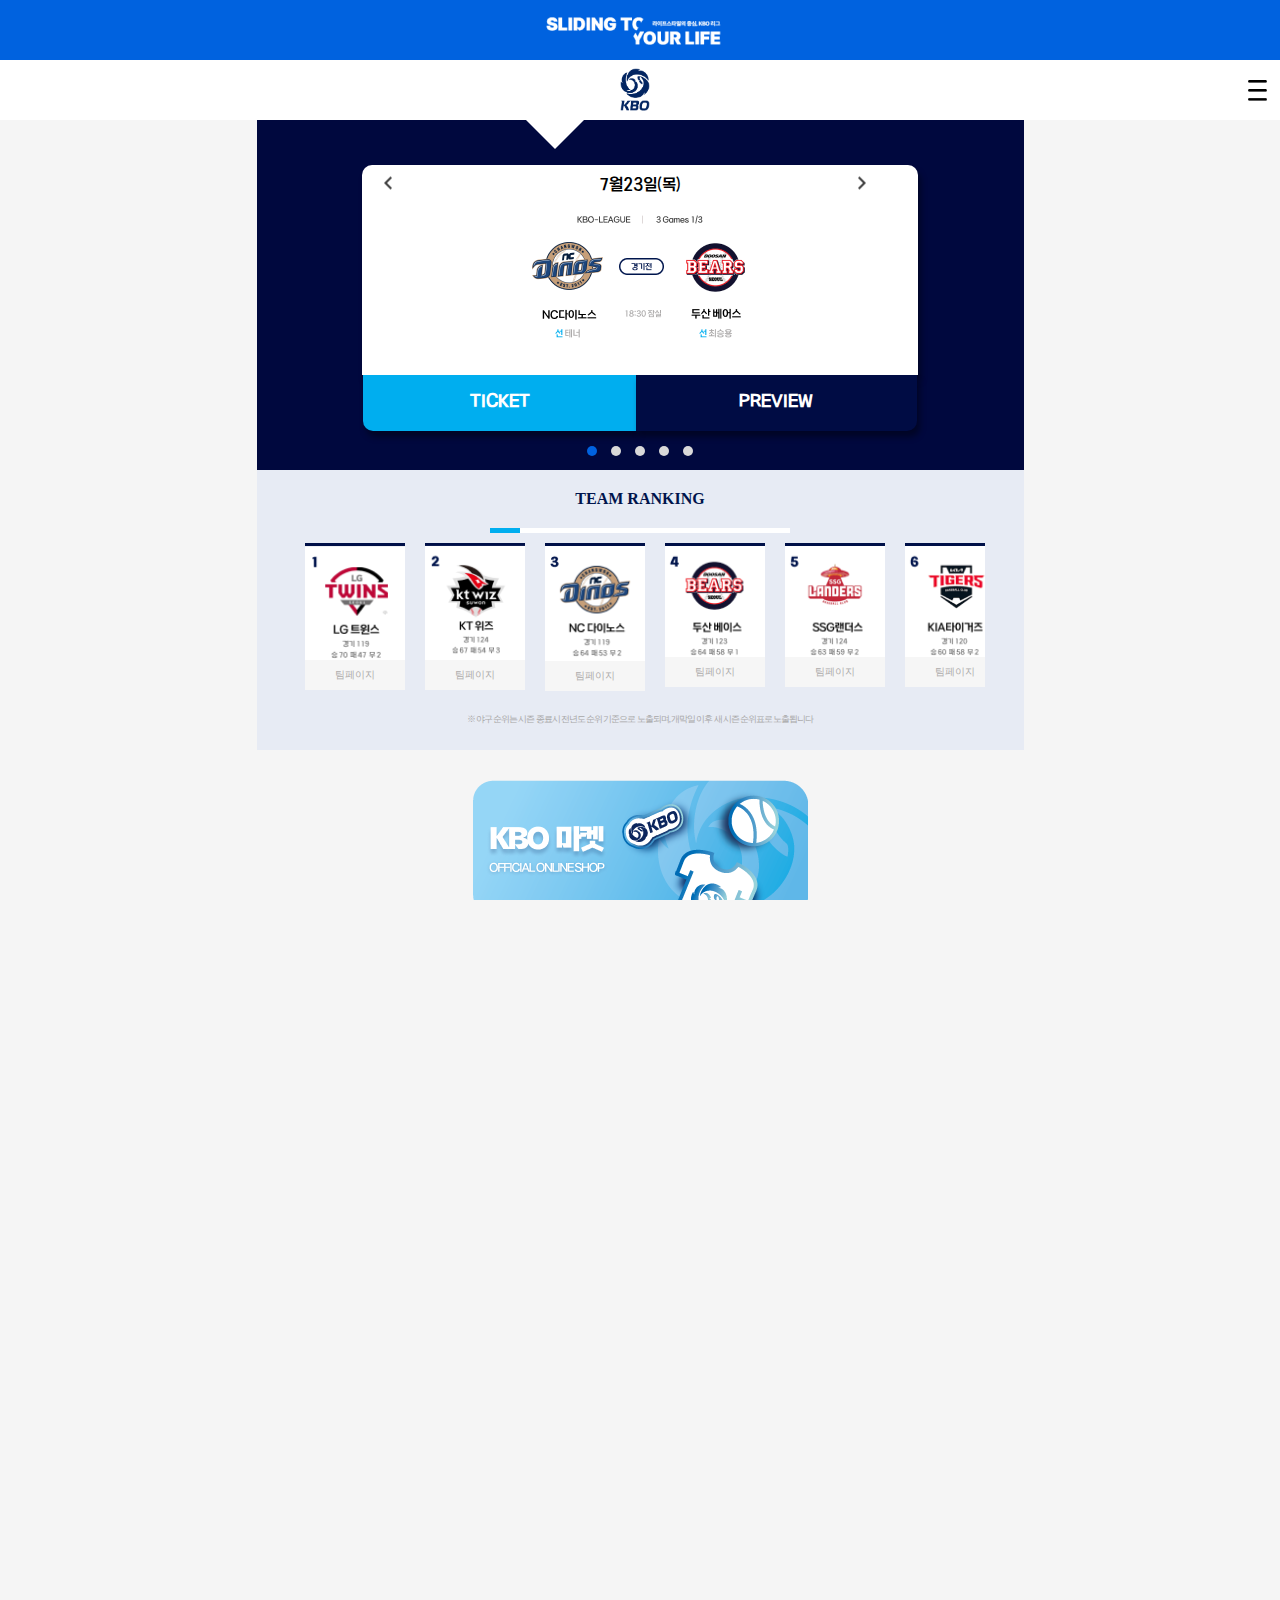
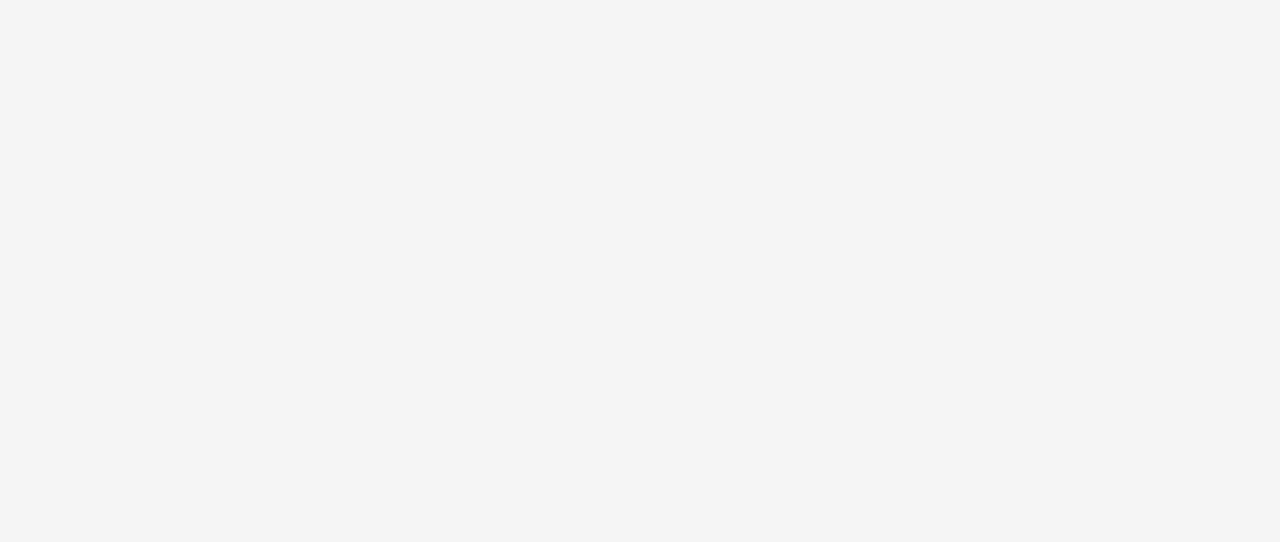
==== index.html @ f740fb11 "zzz" ====
<!DOCTYPE html>
<html lang="ko">
<head>
  <meta charset="UTF-8">
  <meta name="viewport" content="width=device-width, initial-scale=1.0">
  <meta content="yes" name="apple-mobile-web-app-capable" />
<meta content="minimum-scale=1.0, width=device-width, maximum-scale=1, user-scalable=no" name="viewport" />
  <title>KBO</title>
  <link rel="stylesheet" href="//cdn.jsdelivr.net/npm/xeicon@2.3.3/xeicon.min.css">
  <link rel="stylesheet" href="css/carousel.css">
  <link rel="stylesheet" href="css/index.css">
</head>
  <body>
    <header>
      <div class="maintop">
        <img src="image/maintop.png" alt="topbaner">
      </div>
      <div class="nav_sub">
        <ul>
          <li></li>
          <li><img src="image/KBOlogo2.png" alt=""></li>
          <li class="trigger"><img src="image/navicon.png" alt="메뉴"></li>
        </ul>
        <span class="arrow2"></span>
      </div>
    <!-- 햄버거 메뉴 -->
    <div id="sidebar">
      <nav>
        <ul class="menu">
          <ul class="logom_btn">
            <li><img src="image/KBO-로고W2.png" alt="logo"></li>
            <li class="colse"><img src="image/x.png" alt="colse"></li>
          </ul>
          <li class="main"><a href="index.html">홈</a>
          <li class="main"><a href="#">일정/결과</a>
            <ul class="show sub1">
              <li><a href="gamecenter.html">게임센터</a></li>
            </ul>
          </li>
          <li class="main"><a href="#">순위</a>
            <ul class="show sub2">
              <li><a href="rank.html">top 5 및 선수순위</a></li>
            </ul>
          </li>
          <li class="main"><a href="#">구단소개</a>
            <ul class="show sub3">
              <li><a href="about.html">조직및활동</a></li>
              <li><a href="club.html">KBO로고</a></li>
              <li><a href="Ticketinfo.html">티켓안내</a></li>
            </ul>
          </li>
          <li class="main"><a href="news.html">NEWS</a></li>
          <li class="main"><a href="market.html">마켓</a></li>
          <li class="main"><a href="qna.html">게시판</a></li>
          <li class="icon_sns">
            <a href="facebook.com/kbo1982"><img src="image/facebook.png" alt="페이스북"></a>
            <a href="instagram.com/kbo.official"><img src="image/instagram.png" alt="인스타그램"></a>
            <a href="https://www.youtube.com/@KBO1982/featured"><img src="image/youtube.png" alt="유튜브"></a>
          </li>
        </ul>
      </nav>
    </div>
    </header>
    <section>
      <div class="mainview">
        <div class="today">
          <ul>
            <li>
              <div id="date"></div>
              <div class="slide_side_btn">
                <div class="pre indent">이전보기</div>
                <div class="nex indent">다음보기</div>
                </div>
            </li>
          <li>
            <div id="gallery">
              <div class="todatyimg">
                <ul>
                <li><img src="image/Group75.png" alt="todaygame"></li>
                <li><img src="image/Group77.png" alt="todaygame"></li>
                <li><img src="image/Group78.png" alt="todaygame"></li>
                <li><img src="image/Group79.png" alt="todaygame"></li>
                <li><img src="image/Group80.png" alt="todaygame"></li>
              </ul>
              </div>
            </div>
          </li>
            </ul>
        </div>
        <div class="button">
          <div class="ticket">
            <a href="Ticketinfo.html"><p>TICKET</p></a>
          </div>
          <div class="preview">
            <a href="#none"><p>PREVIEW</p></a>
          </div>
        </div>
        <div class="slide_btn">
          <ul>
            <li class="indent active">01</li>
            <li class="indent">02</li>
            <li class="indent">03</li>
            <li class="indent">04</li>
            <li class="indent">05</li>
          </ul>
        </div>
      </div>
      <div class="teamlink">
        <h1>TEAM RANKING</h1>
        <div class="slide_top_btn">
          <ul>
            <li class="topbtn active">01</li>
            <li class="topbtn">02</li>
            <li class="topbtn">03</li>
            <li class="topbtn">04</li>
            <li class="topbtn">05</li>
            <li class="topbtn">06</li>
            <li class="topbtn">07</li>
            <li class="topbtn">08</li>
            <li class="topbtn">09</li>
            <li class="topbtn">10</li>
          </ul>
        </div>
        <div class="tramimag">
          <div class="team">
            <ul>
            <li><img src="image/team1.png" alt="teamrank"><a href="#none"><p>팀페이지</p></a></li>
            <li><img src="image/team2.png" alt="teamrank"><a href="#none"><p>팀페이지</p></a></li>
            <li><img src="image/team3.png" alt="teamrank"><a href="#none"><p>팀페이지</p></a></li>
            <li><img src="image/team4.png" alt="teamrank"><a href="#none"><p>팀페이지</p></a></li>
            <li><img src="image/team5.png" alt="teamrank"><a href="#none"><p>팀페이지</p></a></li>
            <li><img src="image/team6.png" alt="teamrank"><a href="#none"><p>팀페이지</p></a></li>
            <li><img src="image/team7.png" alt="teamrank"><a href="#none"><p>팀페이지</p></a></li>
            <li><img src="image/team8.png" alt="teamrank"><a href="#none"><p>팀페이지</p></a></li>
            <li><img src="image/team9.png" alt="teamrank"><a href="#none"><p>팀페이지</p></a></li>
            <li><img src="image/team10.png" alt="teamrank"><a href="#none"><p>팀페이지</p></a></li>
            </ul>
          </div>
        </div>
        <span>※ 야구 순위는 시즌 종료시 전년도 순위 기준으로 노출되며, 개막일 이후 새 시즌 순위표로 노출됩니다</span>
      </div>
      <div class="b_btn">
        <a href="market.html"><img src="image/Group88.png" alt=""></a>
        <a href="news.html"><img src="image/Group89.png" alt=""></a>
        <a href="rank.html"><img src="image/Group90.png" alt=""></a>
      </div>
      <div class="newsbox">
        <p>2024 KBO 신인 드래프드 입장권 당첨자 발표</p>
        <a href="#none"><i class="xi-angle-right-min"></i></a>
        <p>2023.08.25</p>
      </div>
      <!-- =========슬라이드========= -->
      <div class="pohto_box">
        <h2><img src="image/photo.png" alt="icon">
        KBO HOT PHOTO</h2>
        <a href="news.html"><div class="carousel"></div></a>
        </div>
    </section>
    <!-- footer=============================== -->
    <footer>
      <address>
        <img src="image/KBO-로고W1.png" alt="f_logo">
        <p>
          (사)한국야구위원회 | 서울시 강남구 강남대로 278 | 02)3460-4600
          Copyrightⓒ KBO, All Rights Reserved
        </p>
        <div class="icon">
          <p>Family Sites &nbsp;&nbsp;&nbsp;+</p>
          <a href="facebook.com/kbo1982"><img src="image/facebook.png" alt="페이스북"></a>
          <a href="instagram.com/kbo.official"><img src="image/instagram.png" alt="인스타그램"></a>
          <a href="https://www.youtube.com/@KBO1982/featured"><img src="image/youtube.png" alt="유튜브"></a>
        </div>
      </address>
    </footer>
    <script src="js/carousel.js"></script>
    <script src="js/jquery-3.7.0.min.js"></script>
    <script src="js/jquery-ui-1.10.4.custom.min.js"></script>
    <script src="js/menu.js"></script>
  </body>
</html>
---- css/carousel.css ----
/* page styles */
.ax-hidden {
  visibility: hidden;
  position: absolute;
}

/* carousel styles */
.carousel {
  --carousel-height: 400px;
  --carousel-width: 1000px;
  --carousel-item-height: 150px;
  --carousel-item-width: 150px;
  width: 100%;
}

.carousel-container {
  align-items: center;
  display: flex;
  min-height: var(--carousel-height);
  margin: 0 auto;
  max-width: var(--carousel-width);
  position: relative;
}

.carousel-item {
  height: var(--carousel-item-height);
  opacity: 0;
  position: absolute;
  transform: translateX(-50%);
  transition: all 0.3s ease-in-out;
  width: var(--carousel-item-width);
  z-index: 0;
}

.carousel-item-1 {
  border-radius: 10px;
  left: 15%;
  opacity: 0.4;
}

.carousel-item-2,
.carousel-item-4 {
  border-radius: 10px;
  height: calc(var(--carousel-item-height) * 1.5);
  opacity: 1;
  width: calc(var(--carousel-item-width) * 1.5);
  z-index: 1;
}

.carousel-item-2 {
  left: 30%;
}

.carousel-item-3 {
  border-radius: 10px;
  box-shadow: 0 0 30px rgba(255, 255, 255, 0.6), 0 0 60px rgba(255, 255, 255, 0.45), 0 0 110px rgba(255, 255, 255, 0.25), 0 0 100px rgba(255, 255, 255, 0.1);
  height: calc(var(--carousel-item-height) * 2);
  opacity: 1;
  left: 50%;
  width: calc(var(--carousel-item-width) * 2);
  z-index: 2;
}

.carousel-item-4 {
  left: 70%;
}

.carousel-item-5 {
  border-radius: 10px;
  left: 85%;
  opacity: 0.4;
}

.carousel-controls {
  display: flex;
  justify-content: center;
  margin: 30px 0;
}

/* carousel button styles */
.carousel-control {  
  background-color: transparent;
  border: 2px solid;
  border-radius: 4px;
  color: #aaa;
  cursor: pointer;
  height: 22px;
  margin: 0 20px;
  position: relative;
  transform: scale(1.5);
  transition: transform 0.5s ease-out;
  width: 22px;
}
.carousel-control:nth-of-type(2){
  display: none;
}

.carousel-control:hover {
  transform: scale(1.3);
}

/* previous button */
.carousel-control-previous::after,
.carousel-control-previous::before {
  box-sizing: border-box; 
  content: '';
  display: block;
  height: 8px;
  position: absolute;
  top: 5px
}
.carousel-control-previous::before {
  background: currentColor;
  border-radius: 2px;
  right: 11px;
  width: 2px;
}
.carousel-control-previous::after {
  border-bottom: 4px solid transparent;
  border-right: 5px solid;
  border-top: 4px solid transparent;
  right: 5px;
  width: 0;
}

/* next button */
.carousel-control-next::after,
.carousel-control-next::before {
  box-sizing: border-box;
  content: "";
  display: block;
  height: 8px;
  position: absolute;
  top: 5px
}
.carousel-control-next::before {
  background: currentColor;
  border-radius: 2px;
  left: 11px;
  width: 2px;
}
.carousel-control-next::after {
  border-bottom: 4px solid transparent;
  border-left: 5px solid;
  border-top: 4px solid transparent;
  left: 5px;
  width: 0;
}

/* play button */
.carousel-control-play::before {
  border-bottom: 5px solid transparent;
  border-left: 6px solid;
  border-top: 5px solid transparent;
  box-sizing: border-box;
  content: "";
  display: block;
  height: 10px;
  position: absolute;
  left: 7px;
  top: 4px;
  width: 0;
}

/* pause button */
.carousel-control-play.playing::before {
  border-bottom: 0;
  border-left: 2px solid;
  border-right: 2px solid;
  border-top: 0;
  box-sizing: border-box;
  content: "";
  display: block;
  height: 6px;
  position: absolute;
  left: 6px;
  top: 6px; 
  width: 6px;
}
---- css/index.css ----
@import url(menu.css);
@import url(header+footer.css);
@import url(common.css);

  body {
    width: 100%;
    background-color: #F5F5F5;
      font-family: 'KBO-Dia-Gothic_light';
  }
  section{
    font-family: 'KBO-Dia-Gothic_medium';
    width: 100%;
    max-width: 767px;
    margin: 0 auto;
  }
  .nav_sub{
    border-bottom: transparent;
  }
  .nav_sub ul{
    display: flex;
    justify-content: space-between;
    height: 59px;
    width: 100%;
  }
  .nav_sub ul li {
    padding-left: 15px;
    margin: 10px;
  }

  .nav_sub li:nth-child(2) img {
    width: 30px;
  } 
  .maintop{
    display: flex;
    justify-content: center;
    width:100%;
    background-color: #0062DF;

  }
  .arrow2 {
    position: absolute;
    left: 41%;
    width: 0;
    height: 0;
    border-left: 30px solid transparent;
    border-right: 30px solid transparent;
    border-top: 30px solid #ffffff;
  }

  .mainview {
    text-align: center;
    padding-top: 80px;
    width: 100%;
    height: 390px;
    margin: 0;
    background-color: #00083e;
  }

  .today {
    width: 70%;
    height: 190px;
    background-color: #fff;
    margin: 85px auto 0;
    border-radius: 10px 10px 0 0;
    padding: 10px;
    box-shadow: 3px 6px 6px 0 #00000066;
  }

  .slide_side_btn .pre {
    padding-bottom: 10px;
    position: absolute;
    transform: translateY(-50%);
    left: 30%;
    width: 3%;
    height: 3%;
    background: url(../image/Vector.png) no-repeat;
  }

  .slide_side_btn .nex {
    padding-bottom: 10px;
    position: absolute;
    transform: translateY(-50%);
    right: 30%;
    width: 3%;
    height: 3%;
    background: url(../image/Vector2.png) no-repeat;
  }

  #gallery {
    width: 261px;
    height: 172px;
    position: relative;
    margin: auto;
    overflow: hidden;
  }

  .todatyimg ul {
    display: flex;
    position: absolute;
  }

  .ticket {
    width:34%;
    height: 44px;
    background-color: #00aeef;
    border-radius: 0 0 0 10px;
    color: #fff;
    box-shadow: 0 5px 0 0 rgba(255, 255, 255, 0.1);
    box-shadow: 1px -2px 4px 0px rgba(255, 255, 255, 0.5) inset;
    font-weight: bold;
    box-shadow: 3px 6px 6px 0 rgba(0, 0, 0, 0.4);
  }

  .preview {
    width:35%;
    height: 44px;
    background-color: #000c44;
    border-radius: 0 0 10px 0;
    box-shadow: 0 0 5px 0 rgba(255, 255, 255, 0.1) inset;
    color: #fff;
    font-weight: bold;
    box-shadow: 3px 6px 6px 0 rgba(0, 0, 0, 0.4);
  }

  .button {
    text-align: center;
    width: 100%;
    display: flex;
    justify-content: center;
    align-items: center;
  }

  .button div {
    line-height: 40px;
    padding: 6px;
  }

  .slide_btn {
    margin-top: 15px;
    position: absolute;
    left: 50%;

    transform: translateX(-50%);
  }

  .slide_btn ul {
    
    display: flex;
  }

  .slide_btn ul li {
    width: 10px;
    height: 10px;
    border-radius: 50%;
    background: #D9D9D9;
    margin: 0 7px;
    cursor: pointer;
  }

  .slide_btn ul li.active {
    background: #0062DF;
  }
  /* 랭크 슬라이더 바 */
  .slide_top_btn{
    display: flex;
    justify-content: center;
    align-items: center;
    }

  .slide_top_btn ul {
    display: flex;
  }
  .slide_top_btn ul li {
    width: 30px;
    height: 5px;
    background: #ffffff;
    color:transparent;
    cursor: pointer;
  }
  .slide_top_btn ul li.active {
    background: #00AEEF;
  }
  .topbtn{
    width: 20px;
    background: #00AEEF;
    height: 5px;
    cursor: pointer;
  }
  .teamlink {
    font-family: 'KBO-Dia-Gothic_bold';
    width: 100%;
    height: 280px;
    background-color: #E7EBF4;
  }
  .teamlink span{
    font-size: 9px;
    font-size: 0.563em;
    letter-spacing:-1px;
    color:#A7A7A7;
    display: flex;
    justify-content: center;
    align-items: center;
  }
  .teamlink h1 {
    color:#00144C;
    padding: 20px;
    font-size: 16px;
    font-size: 1em;
    text-align: center;
  }

  .tramimag{
    width:100%;
  }
  .team{
    width: 90%;
    height: 180px;
    margin: 0 auto;
    position: relative;
    overflow: hidden; 
  }
  .team ul{
    display: flex;
    position: absolute;
  }
  .team ul li {
    margin: 10px;
    transition: 0.5s;
  }
  .team img{
    width: 100px;
  }

  .team p{
    bottom:-5px;
    padding:8px 0;
    font-size: 10px;
    font-size: 0.625em;
    width: 100px;
    background-color: #F6F6F6;
    text-align: center;
    color:#ADABAB;
  }

  .b_btn{
    display: flex;
    justify-content: center;
    align-items: center;
    margin: 20px auto;
    width: 375px;
    height: auto;
    flex-direction: column;
    transform: 0.5s;
  }
  .b_btn img{
  margin: 10px 0;
  transition: 0.3s;
  }
  .b_btn img:hover{
    transform: scale(1.1);
  }

  .newsbox{
    position:relative;
    width:80%;
    margin: 30px auto;
    border:3px solid #E7EBF4;
    border-radius: 20px;
    padding: 10px;
    font-size: 13px;
    font-size: 0.813em;
    font-weight: bold;
  }
  .newsbox p:nth-of-type(1){
    margin: 15px 0;
  }
  .newsbox p:nth-of-type(2){
    margin: 15px 0;
    color:#737373;
    font-size: 15px;
    font-size: 0.938em;
  }
  .newsbox i{
    position: absolute;
    top:40%;
    right: 5%;
    color:#c9c9c9;
    font-size: 18px;
    font-size: 1.125em;
    border-radius: 50%;
    border: 2px solid #c9c9c9;
  }
  .pohto_box h2{
    font-size: 16px;
    font-size: 1em;
    font-weight: bold;
    margin: 20px;
  }

    .swiper-container {
        width: 100%;
        padding-top: 50px;
        padding-bottom: 50px;
    }
    .swiper-slide {
        background-position: center;
        background-size: cover;
        width: 300px;
        height: 300px;

    }
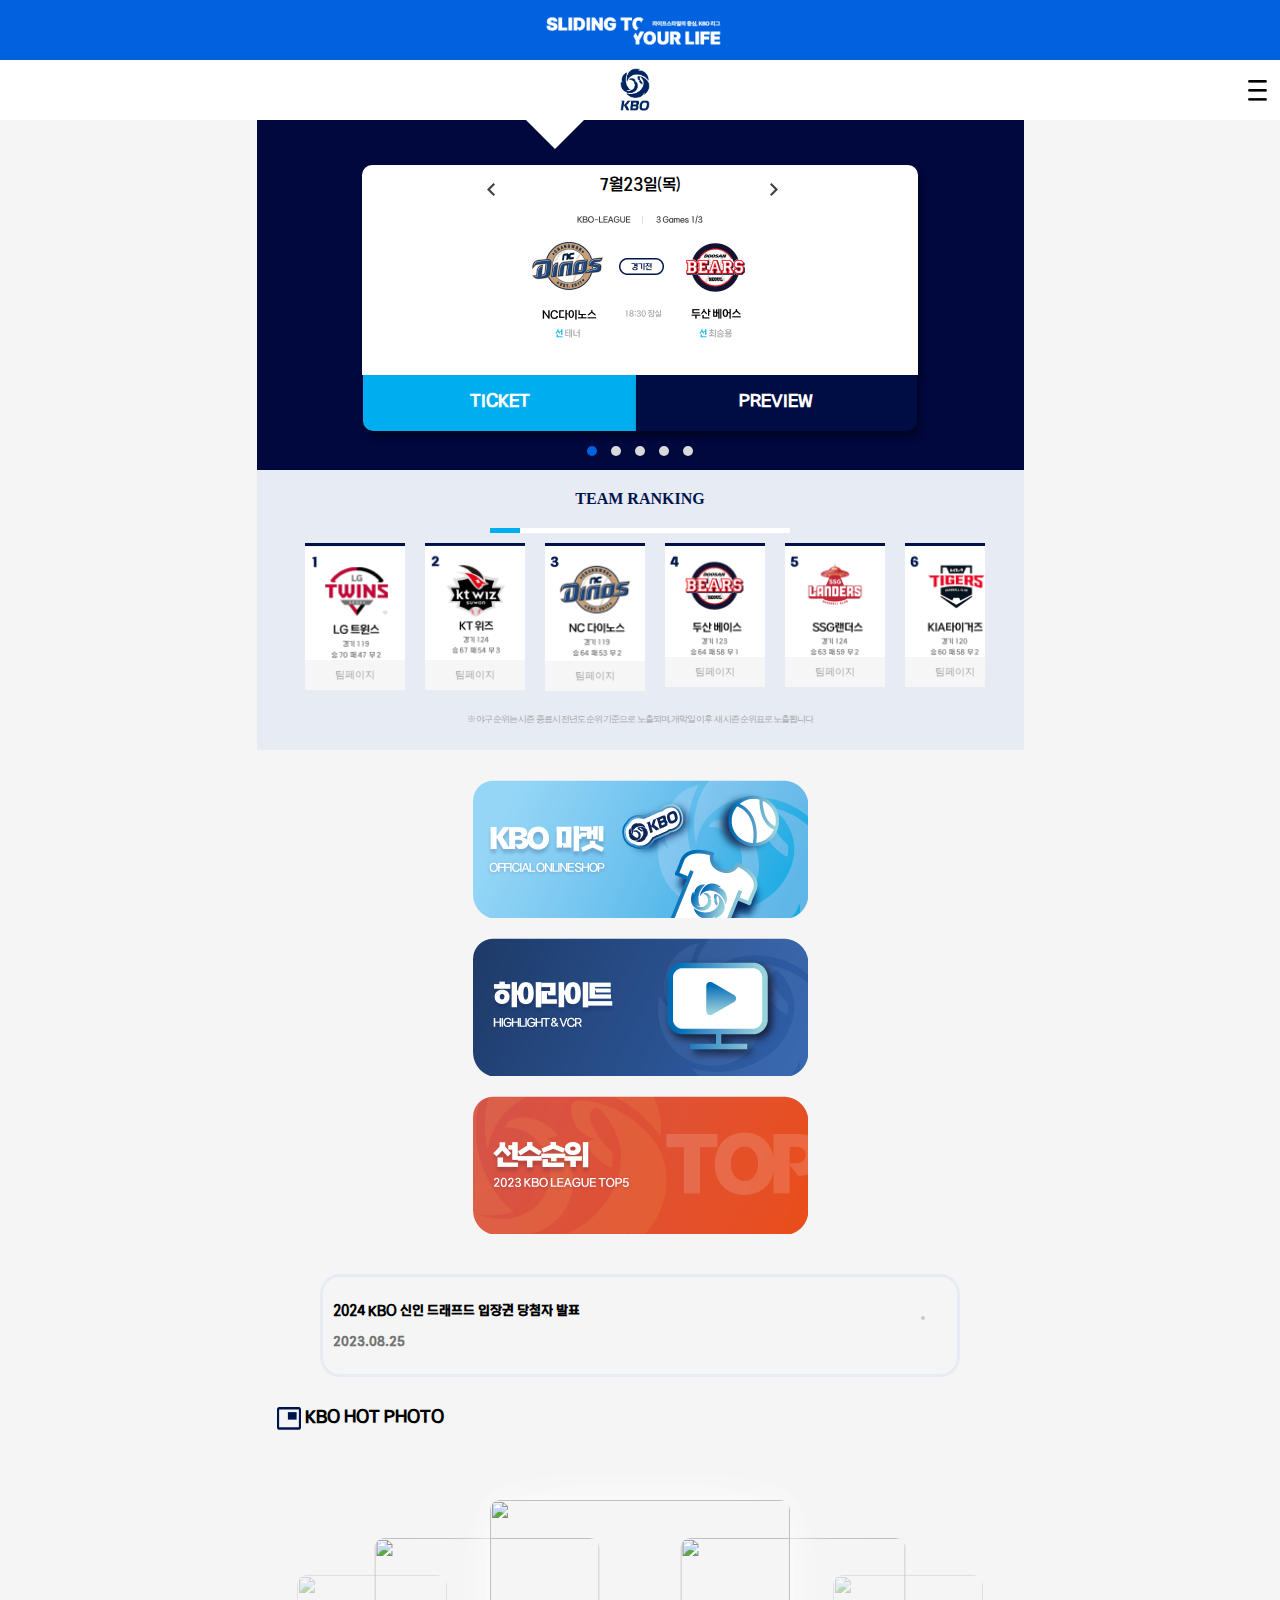
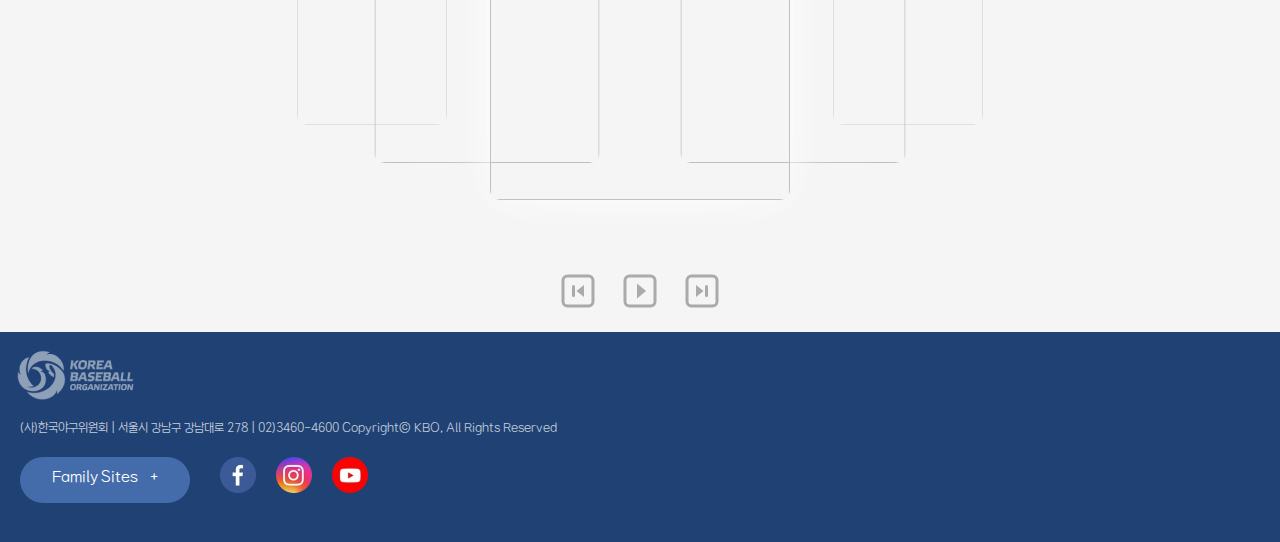
==== commit 41686014: "..." ====
--- a/index.html
+++ b/index.html
@@ -3,8 +3,6 @@
 <head>
   <meta charset="UTF-8">
   <meta name="viewport" content="width=device-width, initial-scale=1.0">
-  <meta content="yes" name="apple-mobile-web-app-capable" />
-<meta content="minimum-scale=1.0, width=device-width, maximum-scale=1, user-scalable=no" name="viewport" />
   <title>KBO</title>
   <link rel="stylesheet" href="//cdn.jsdelivr.net/npm/xeicon@2.3.3/xeicon.min.css">
   <link rel="stylesheet" href="css/carousel.css">
@@ -92,7 +90,7 @@
             <a href="Ticketinfo.html"><p>TICKET</p></a>
           </div>
           <div class="preview">
-            <a href="#none"><p>PREVIEW</p></a>
+            <a href="https://www.koreabaseball.com/Schedule/GameCenter/Main.aspx" target="_blank" ><p>PREVIEW</p></a>
           </div>
         </div>
         <div class="slide_btn">
--- a/css/index.css
+++ b/css/index.css
@@ -48,6 +48,7 @@
   }
 
   .mainview {
+    position: relative;
     text-align: center;
     padding-top: 80px;
     width: 100%;
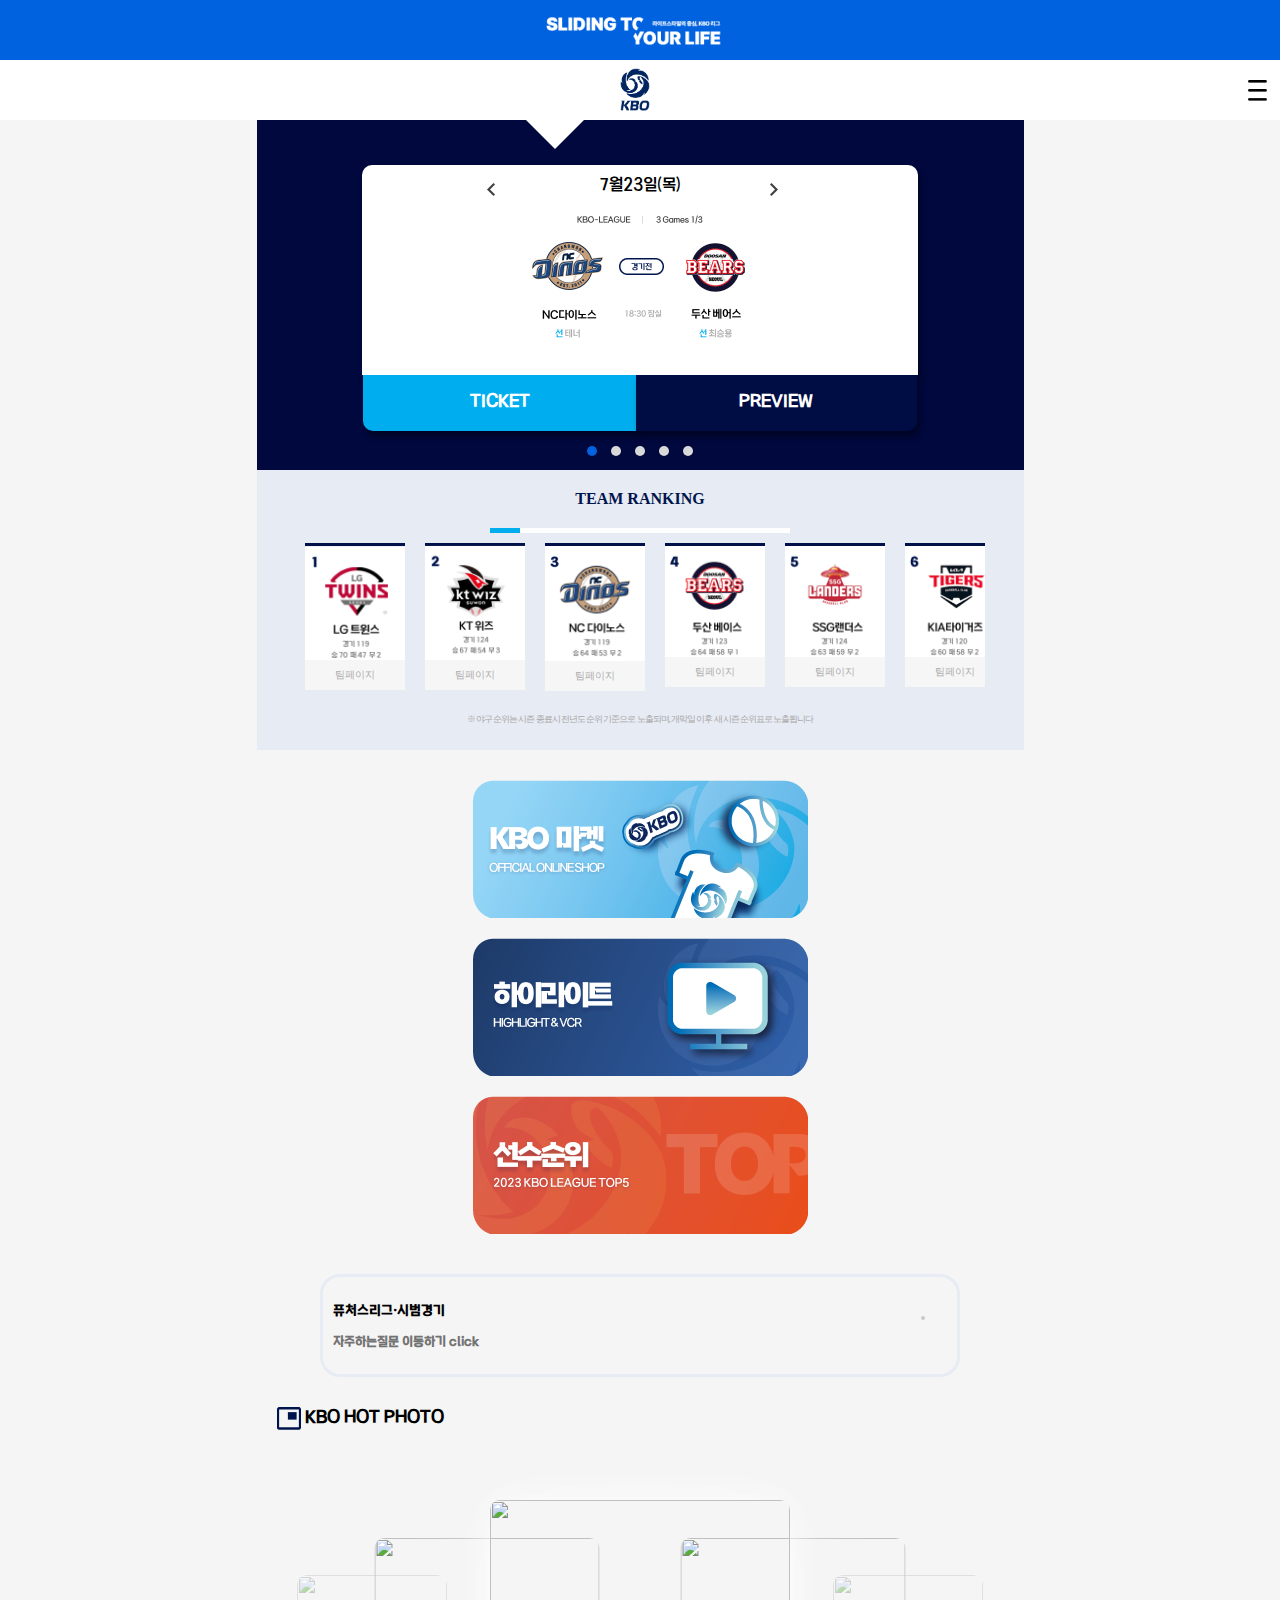
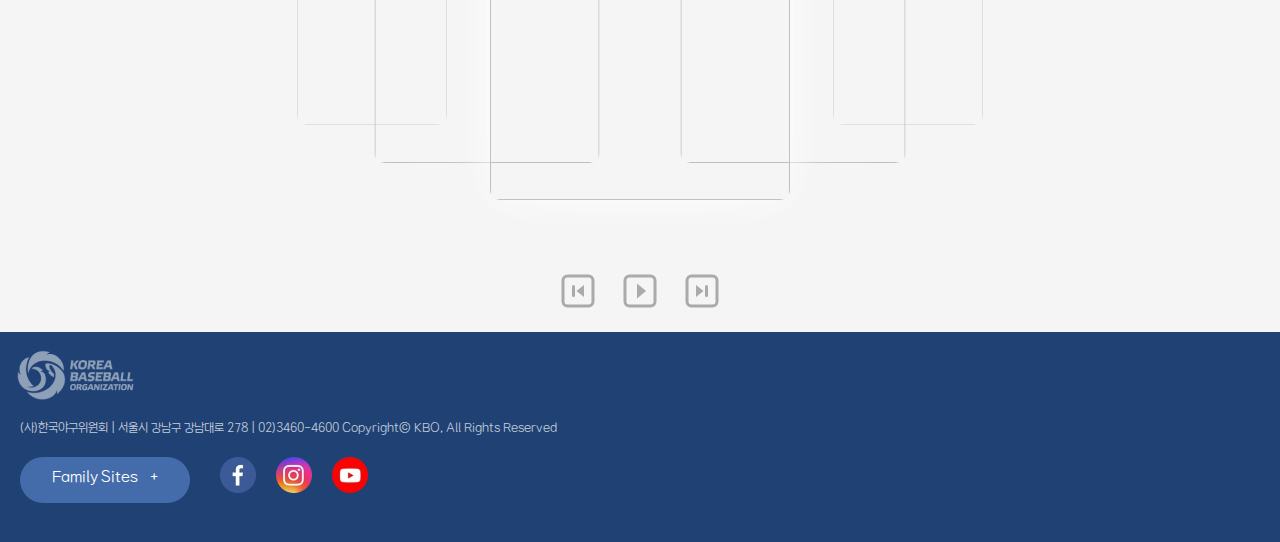
==== commit dcadeb97: ".." ====
--- a/index.html
+++ b/index.html
@@ -4,7 +4,7 @@
   <meta charset="UTF-8">
   <meta name="viewport" content="width=device-width, initial-scale=1.0">
   <title>KBO</title>
-  <link rel="stylesheet" href="//cdn.jsdelivr.net/npm/xeicon@2.3.3/xeicon.min.css">
+  <link rel="stylesheet" href="//cdn.jsdelivr.net/npm/xeicon@2.3.3/xeicon.min.css"> 
   <link rel="stylesheet" href="css/carousel.css">
   <link rel="stylesheet" href="css/index.css">
 </head>
@@ -122,16 +122,16 @@
         <div class="tramimag">
           <div class="team">
             <ul>
-            <li><img src="image/team1.png" alt="teamrank"><a href="#none"><p>팀페이지</p></a></li>
-            <li><img src="image/team2.png" alt="teamrank"><a href="#none"><p>팀페이지</p></a></li>
-            <li><img src="image/team3.png" alt="teamrank"><a href="#none"><p>팀페이지</p></a></li>
-            <li><img src="image/team4.png" alt="teamrank"><a href="#none"><p>팀페이지</p></a></li>
-            <li><img src="image/team5.png" alt="teamrank"><a href="#none"><p>팀페이지</p></a></li>
-            <li><img src="image/team6.png" alt="teamrank"><a href="#none"><p>팀페이지</p></a></li>
-            <li><img src="image/team7.png" alt="teamrank"><a href="#none"><p>팀페이지</p></a></li>
-            <li><img src="image/team8.png" alt="teamrank"><a href="#none"><p>팀페이지</p></a></li>
-            <li><img src="image/team9.png" alt="teamrank"><a href="#none"><p>팀페이지</p></a></li>
-            <li><img src="image/team10.png" alt="teamrank"><a href="#none"><p>팀페이지</p></a></li>
+            <li><img src="image/team1.png" alt="teamrank"><a href="https://www.lgtwins.com/service/html.ncd?view=/pc_twins/twins_main/twins_main" target="_blank"><p>팀페이지</p></a></li>
+            <li><img src="image/team2.png" alt="teamrank"><a href="https://www.ktwiz.co.kr/sports/site/baseball/main.do" target="_blank"><p>팀페이지</p></a></li>
+            <li><img src="image/team3.png" alt="teamrank"><a href="https://www.ncdinos.com/" target="_blank"><p>팀페이지</p></a></li>
+            <li><img src="image/team4.png" alt="teamrank"><a href="https://www.doosanbears.com/" target="_blank"><p>팀페이지</p></a></li>
+            <li><img src="image/team5.png" alt="teamrank"><a href="https://www.ssglanders.com/main" target="_blank"><p>팀페이지</p></a></li>
+            <li><img src="image/team6.png" alt="teamrank"><a href="#none" target="_blank"><p>팀페이지</p></a></li>
+            <li><img src="image/team7.png" alt="teamrank"><a href="https://tigers.co.kr/" target="_blank"><p>팀페이지</p></a></li>
+            <li><img src="image/team8.png" alt="teamrank"><a href="https://www.hanwhaeagles.co.kr/index.do" target="_blank"><p>팀페이지</p></a></li>
+            <li><img src="image/team9.png" alt="teamrank"><a href="http://www.samsunglions.com/" target="_blank"><p>팀페이지</p></a></li>
+            <li><img src="image/team10.png" alt="teamrank"><a href="http://www.heroesbaseball.co.kr/index.do" target="_blank"><p>팀페이지</p></a></li>
             </ul>
           </div>
         </div>
@@ -143,9 +143,9 @@
         <a href="rank.html"><img src="image/Group90.png" alt=""></a>
       </div>
       <div class="newsbox">
-        <p>2024 KBO 신인 드래프드 입장권 당첨자 발표</p>
-        <a href="#none"><i class="xi-angle-right-min"></i></a>
-        <p>2023.08.25</p>
+        <p>퓨처스리그·시범경기</p>
+        <a href="qna.html"><i class="xi-angle-right-min"></i></a>
+        <p>자주하는질문 이동하기 click</p>
       </div>
       <!-- =========슬라이드========= -->
       <div class="pohto_box">
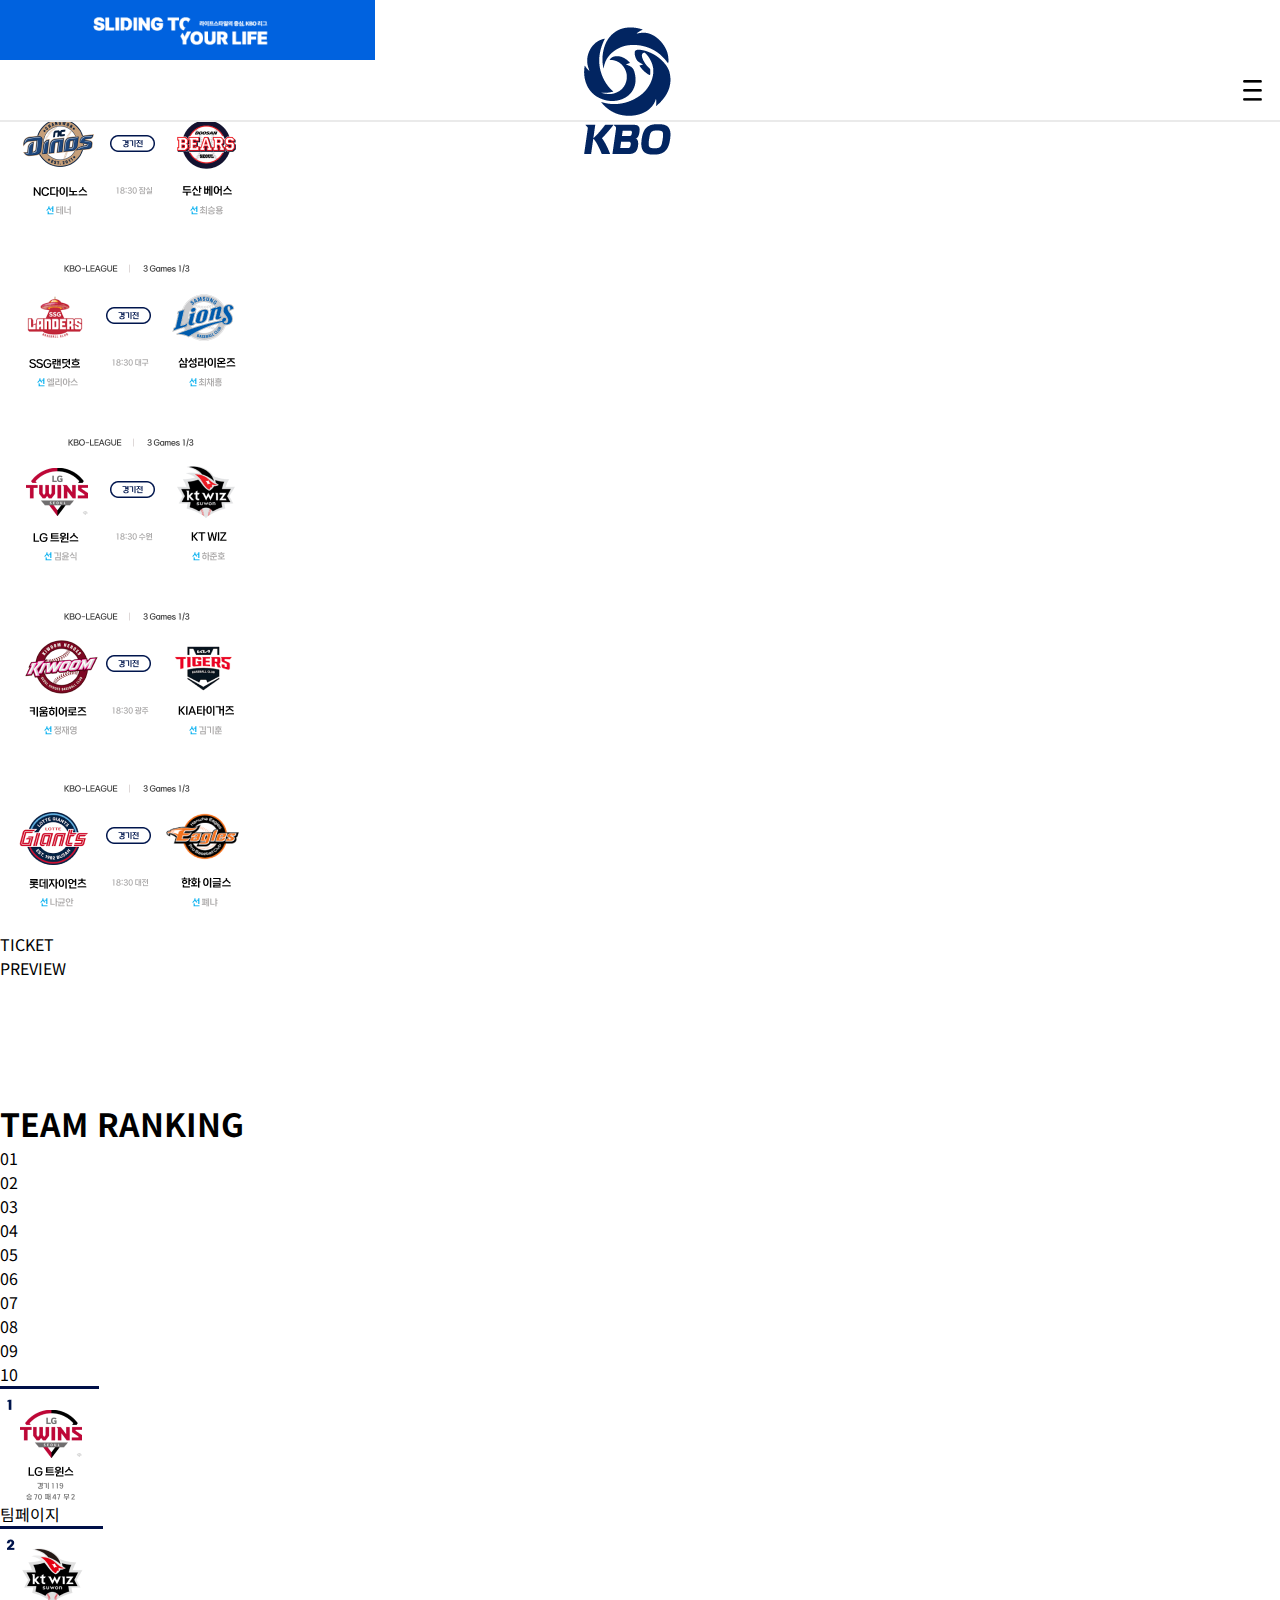
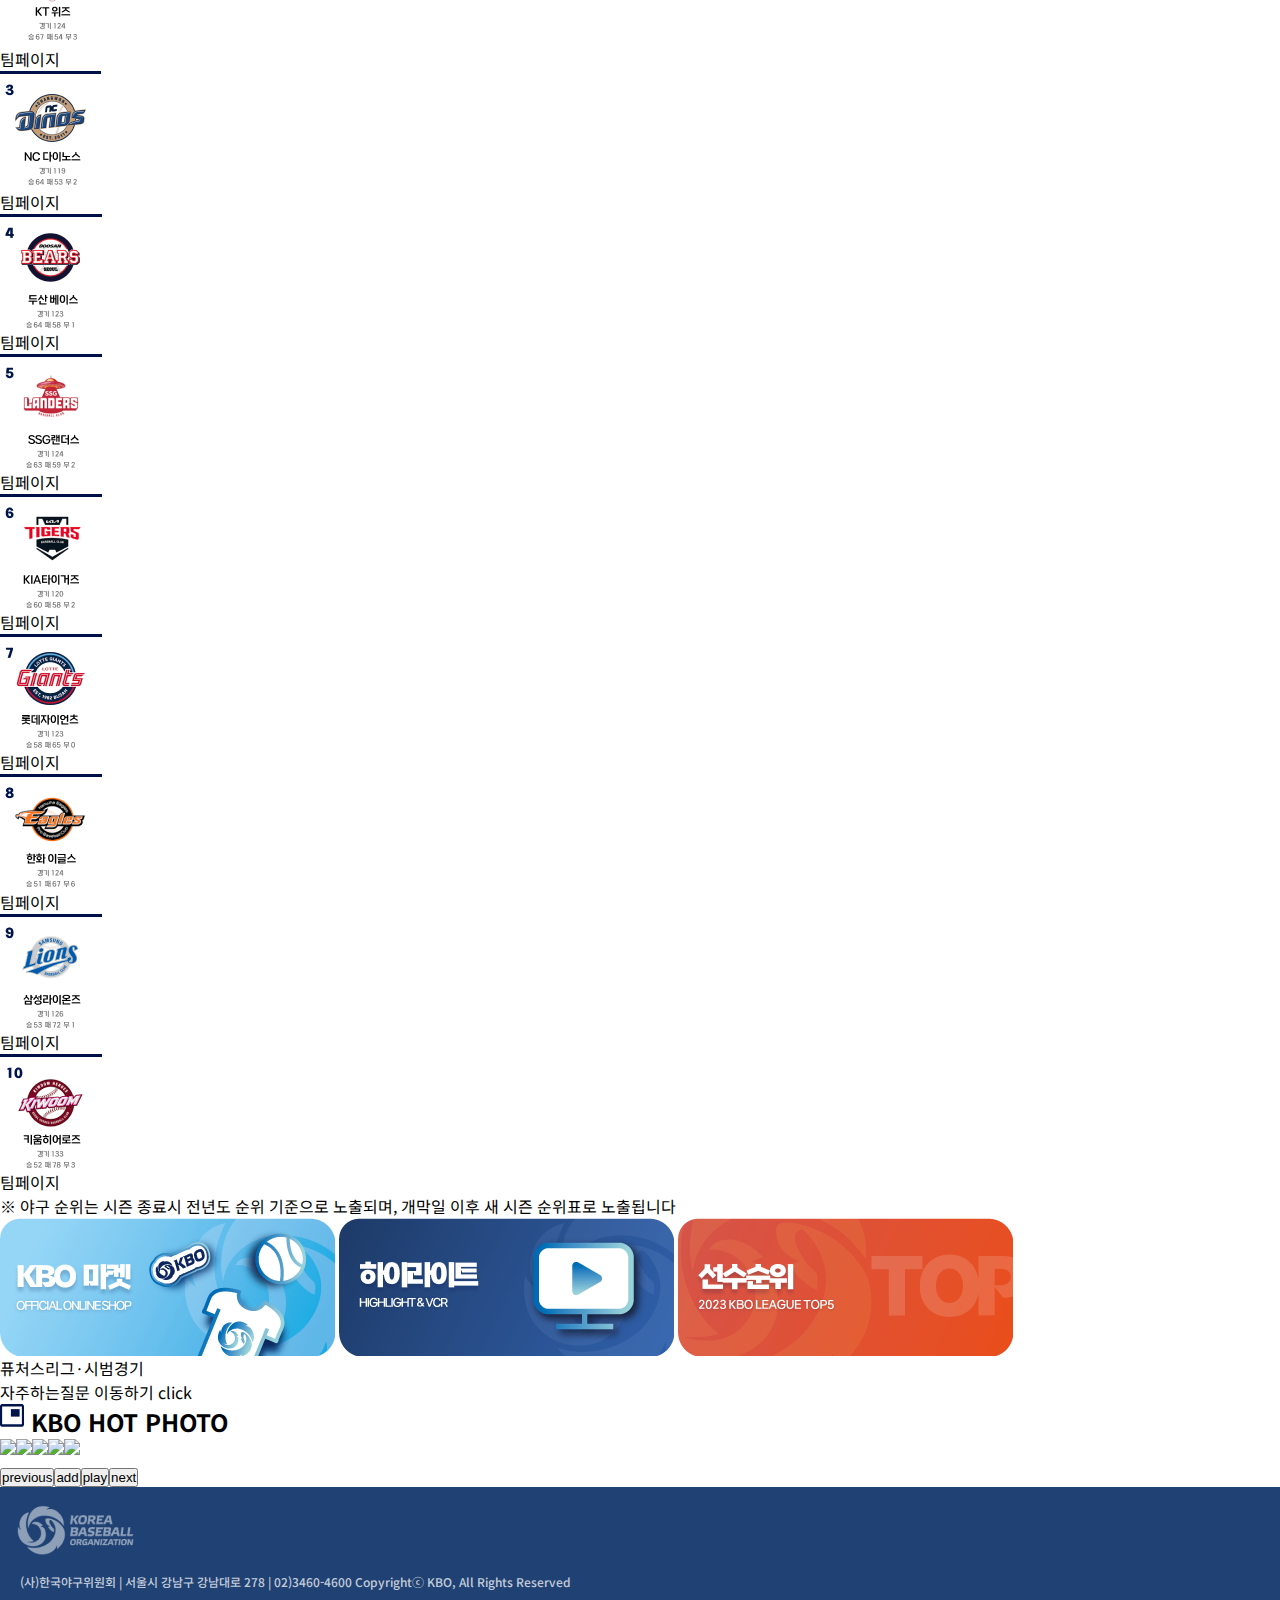
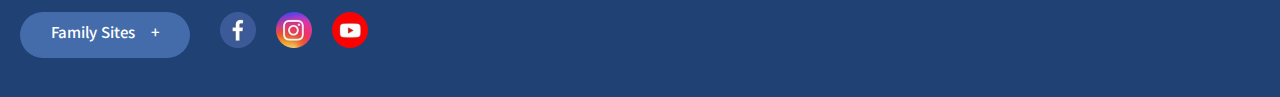
==== commit 7689cab6: "2023.08" ====
--- a/index.html
+++ b/index.html
@@ -174,5 +174,6 @@
     <script src="js/jquery-3.7.0.min.js"></script>
     <script src="js/jquery-ui-1.10.4.custom.min.js"></script>
     <script src="js/menu.js"></script>
+    <script src="js/slide.js"></script>
   </body>
 </html>
--- a/css/carousel.css
+++ b/css/carousel.css
@@ -1,3 +1,4 @@
+@media screen and (max-width:767px) {
 /* page styles */
 .ax-hidden {
   visibility: hidden;
@@ -7,19 +8,23 @@
 /* carousel styles */
 .carousel {
   --carousel-height: 400px;
-  --carousel-width: 1000px;
+  --carousel-width: 100%;
   --carousel-item-height: 150px;
   --carousel-item-width: 150px;
   width: 100%;
+  max-width: 767px;
 }
 
 .carousel-container {
+  width: 100%;
+  max-width: 767px;
   align-items: center;
   display: flex;
   min-height: var(--carousel-height);
   margin: 0 auto;
   max-width: var(--carousel-width);
   position: relative;
+  overflow: hidden;
 }
 
 .carousel-item {
@@ -178,3 +183,4 @@
   width: 6px;
 }
 
+}--- a/css/index.css
+++ b/css/index.css
@@ -2,10 +2,12 @@
 @import url(header+footer.css);
 @import url(common.css);
 
+@media screen and (max-width:767px) {
   body {
     width: 100%;
+    max-width: 767px;
     background-color: #F5F5F5;
-      font-family: 'KBO-Dia-Gothic_light';
+    font-family: 'KBO-Dia-Gothic_light';
   }
   section{
     font-family: 'KBO-Dia-Gothic_medium';
@@ -21,6 +23,7 @@
     justify-content: space-between;
     height: 59px;
     width: 100%;
+    max-width: 767px;
   }
   .nav_sub ul li {
     padding-left: 15px;
@@ -52,6 +55,7 @@
     text-align: center;
     padding-top: 80px;
     width: 100%;
+    max-width: 767px;
     height: 390px;
     margin: 0;
     background-color: #00083e;
@@ -214,7 +218,7 @@
     width:100%;
   }
   .team{
-    width: 90%;
+    width: 87%;
     height: 180px;
     margin: 0 auto;
     position: relative;
@@ -310,3 +314,4 @@
         height: 300px;
 
     }
+  }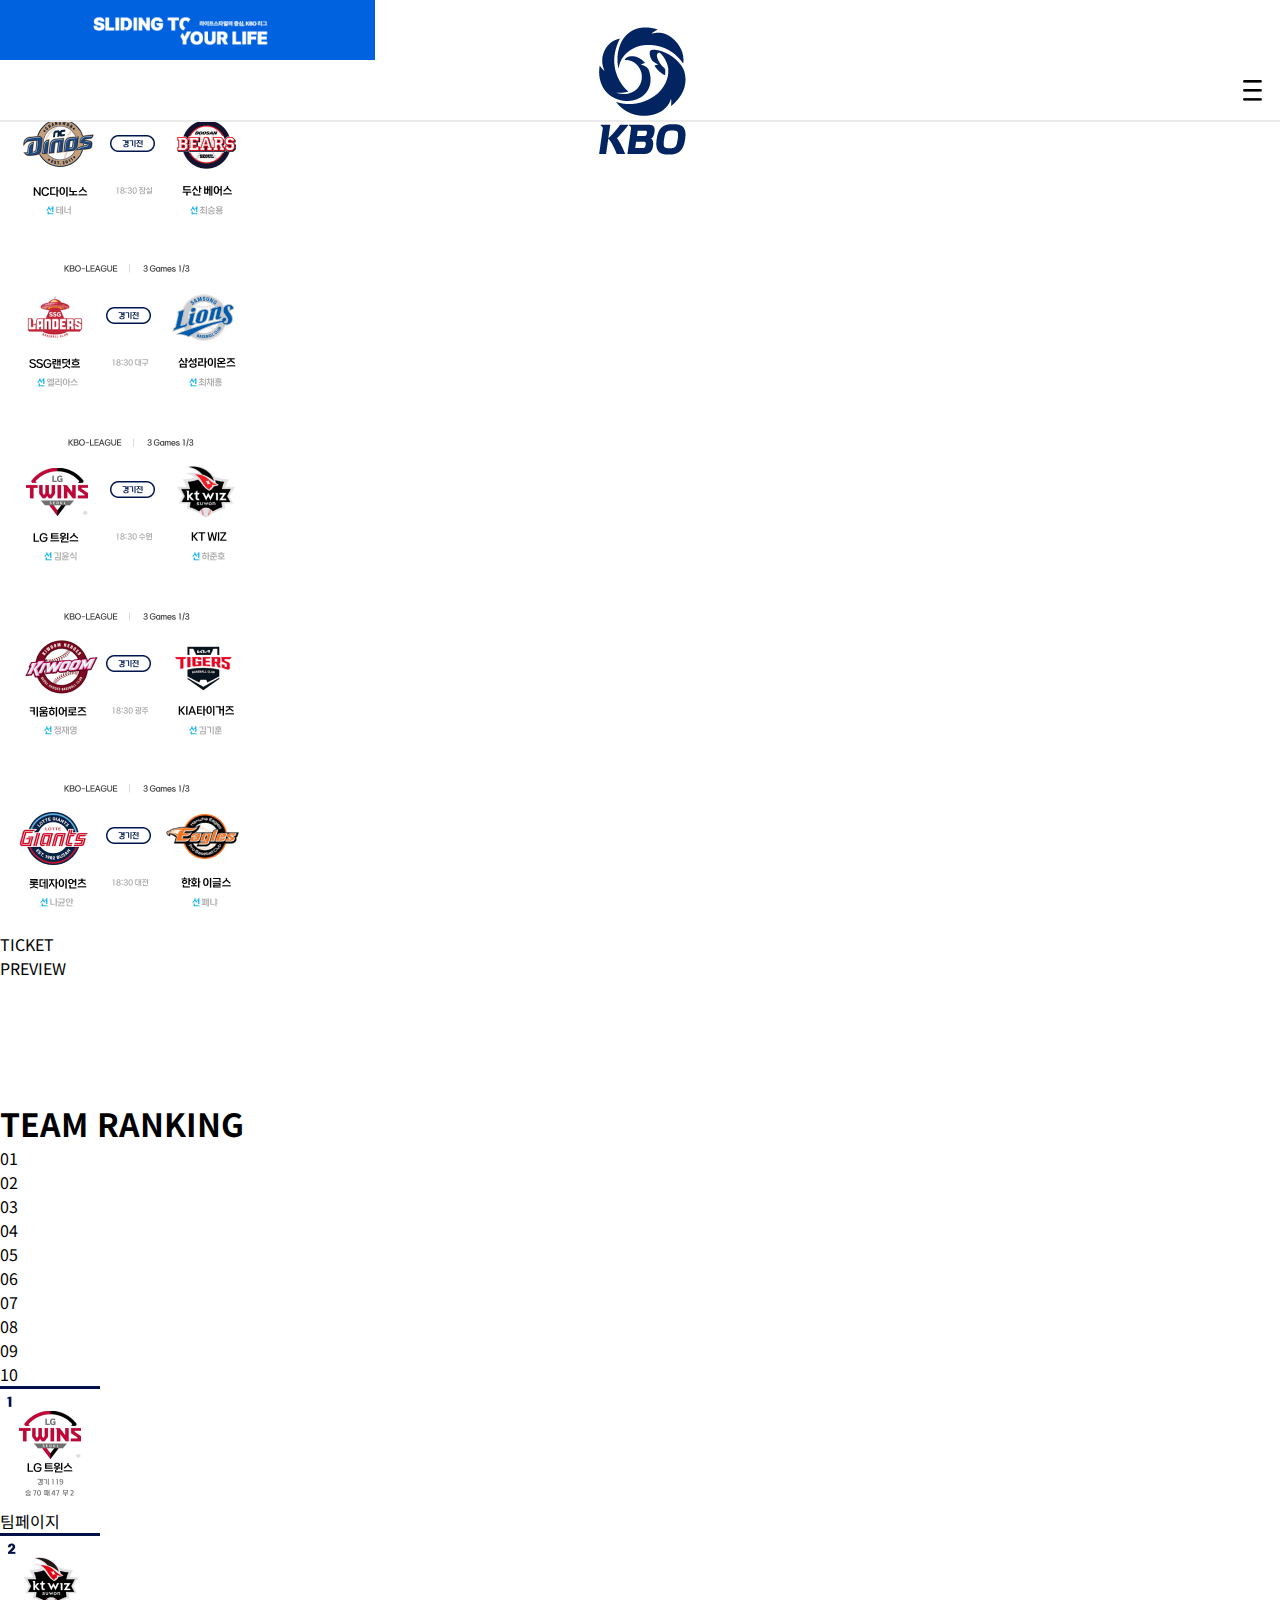
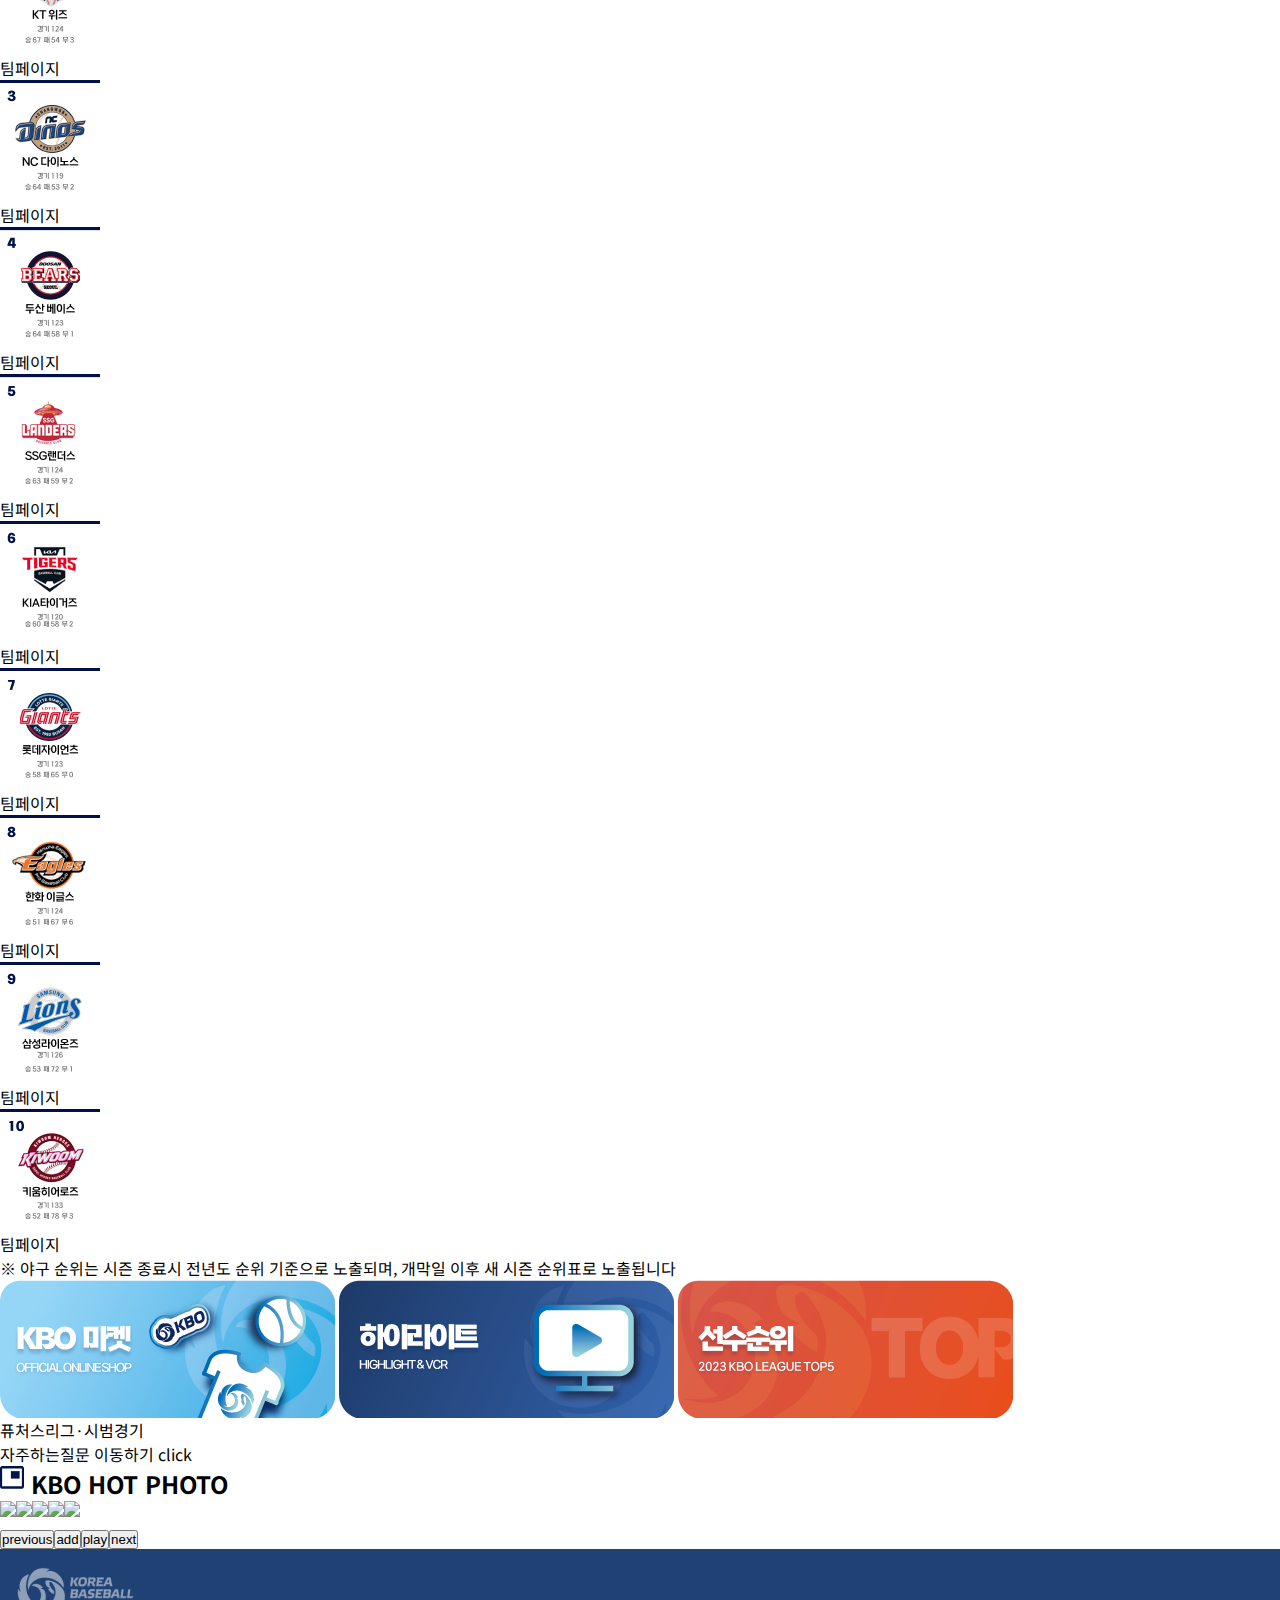
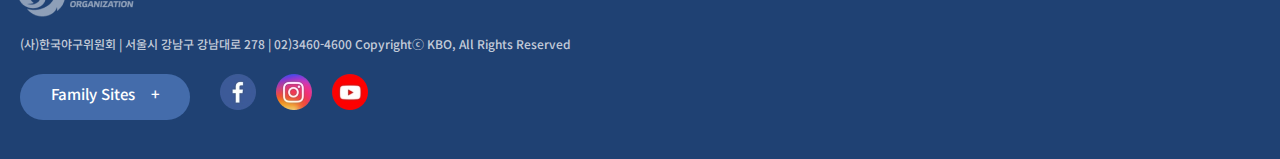
==== commit fd251670: "최종 수정" ====
--- a/index.html
+++ b/index.html
@@ -1,34 +1,38 @@
 <!DOCTYPE html>
 <html lang="ko">
+
 <head>
   <meta charset="UTF-8">
   <meta name="viewport" content="width=device-width, initial-scale=1.0">
   <title>KBO</title>
-  <link rel="stylesheet" href="//cdn.jsdelivr.net/npm/xeicon@2.3.3/xeicon.min.css"> 
+  <link rel="stylesheet" href="//cdn.jsdelivr.net/npm/xeicon@2.3.3/xeicon.min.css">
   <link rel="stylesheet" href="css/carousel.css">
   <link rel="stylesheet" href="css/index.css">
 </head>
-  <body>
-    <header>
-      <div class="maintop">
-        <img src="image/maintop.png" alt="topbaner">
-      </div>
-      <div class="nav_sub">
-        <ul>
-          <li></li>
-          <li><img src="image/KBOlogo2.png" alt=""></li>
-          <li class="trigger"><img src="image/navicon.png" alt="메뉴"></li>
-        </ul>
-        <span class="arrow2"></span>
-      </div>
+
+<body>
+  <header>
+    <div class="maintop">
+      <img src="image/maintop.png" alt="topbaner">
+    </div>
+    <div class="nav_sub">
+      <ul>
+        <li></li>
+        <li><img src="image/KBOlogo2.png" alt=""></li>
+        <li class="trigger"><img src="image/navicon.png" alt="메뉴"></li>
+      </ul>
+      <span class="arrow2"></span>
+    </div>
     <!-- 햄버거 메뉴 -->
     <div id="sidebar">
       <nav>
         <ul class="menu">
-          <ul class="logom_btn">
-            <li><img src="image/KBO-로고W2.png" alt="logo"></li>
-            <li class="colse"><img src="image/x.png" alt="colse"></li>
-          </ul>
+          <li>
+            <ul class="logom_btn">
+              <li><img src="image/KBO-로고W2.png" alt="logo"></li>
+              <li class="colse"><img src="image/x.png" alt="colse"></li>
+            </ul>
+          </li>
           <li class="main"><a href="index.html">홈</a>
           <li class="main"><a href="#">일정/결과</a>
             <ul class="show sub1">
@@ -42,8 +46,8 @@
           </li>
           <li class="main"><a href="#">구단소개</a>
             <ul class="show sub3">
+              <li><a href="club.html">구단소개</a></li>
               <li><a href="about.html">조직및활동</a></li>
-              <li><a href="club.html">KBO로고</a></li>
               <li><a href="Ticketinfo.html">티켓안내</a></li>
             </ul>
           </li>
@@ -58,122 +62,153 @@
         </ul>
       </nav>
     </div>
-    </header>
-    <section>
-      <div class="mainview">
-        <div class="today">
-          <ul>
-            <li>
-              <div id="date"></div>
-              <div class="slide_side_btn">
-                <div class="pre indent">이전보기</div>
-                <div class="nex indent">다음보기</div>
-                </div>
-            </li>
+  </header>
+  <section>
+    <div class="mainview">
+      <div class="today">
+        <ul>
+          <li>
+            <div id="date"></div>
+            <div class="slide_side_btn">
+              <div class="pre indent">이전보기</div>
+              <div class="nex indent">다음보기</div>
+            </div>
+          </li>
           <li>
             <div id="gallery">
               <div class="todatyimg">
                 <ul>
-                <li><img src="image/Group75.png" alt="todaygame"></li>
-                <li><img src="image/Group77.png" alt="todaygame"></li>
-                <li><img src="image/Group78.png" alt="todaygame"></li>
-                <li><img src="image/Group79.png" alt="todaygame"></li>
-                <li><img src="image/Group80.png" alt="todaygame"></li>
-              </ul>
+                  <li><img src="image/Group75.png" alt="todaygame"></li>
+                  <li><img src="image/Group77.png" alt="todaygame"></li>
+                  <li><img src="image/Group78.png" alt="todaygame"></li>
+                  <li><img src="image/Group79.png" alt="todaygame"></li>
+                  <li><img src="image/Group80.png" alt="todaygame"></li>
+                </ul>
               </div>
             </div>
           </li>
-            </ul>
+        </ul>
+      </div>
+      <div class="button">
+        <div class="ticket">
+          <a href="Ticketinfo.html">
+            <p>TICKET</p>
+          </a>
         </div>
-        <div class="button">
-          <div class="ticket">
-            <a href="Ticketinfo.html"><p>TICKET</p></a>
-          </div>
-          <div class="preview">
-            <a href="https://www.koreabaseball.com/Schedule/GameCenter/Main.aspx" target="_blank" ><p>PREVIEW</p></a>
-          </div>
+        <div class="preview">
+          <a href="https://www.koreabaseball.com/Schedule/GameCenter/Main.aspx" target="_blank">
+            <p>PREVIEW</p>
+          </a>
         </div>
-        <div class="slide_btn">
+      </div>
+      <div class="slide_btn">
+        <ul>
+          <li class="indent active">01</li>
+          <li class="indent">02</li>
+          <li class="indent">03</li>
+          <li class="indent">04</li>
+          <li class="indent">05</li>
+        </ul>
+      </div>
+    </div>
+    <div class="teamlink">
+      <h1>TEAM RANKING</h1>
+      <div class="slide_top_btn">
+        <ul>
+          <li class="topbtn active">01</li>
+          <li class="topbtn">02</li>
+          <li class="topbtn">03</li>
+          <li class="topbtn">04</li>
+          <li class="topbtn">05</li>
+          <li class="topbtn">06</li>
+          <li class="topbtn">07</li>
+          <li class="topbtn">08</li>
+          <li class="topbtn">09</li>
+          <li class="topbtn">10</li>
+        </ul>
+      </div>
+      <div class="tramimag">
+        <div class="team">
           <ul>
-            <li class="indent active">01</li>
-            <li class="indent">02</li>
-            <li class="indent">03</li>
-            <li class="indent">04</li>
-            <li class="indent">05</li>
+            <li><img src="image/team1.png" alt="teamrank"><a
+                href="https://www.lgtwins.com/service/html.ncd?view=/pc_twins/twins_main/twins_main" target="_blank">
+                <p>팀페이지</p>
+              </a></li>
+            <li><img src="image/team2.png" alt="teamrank"><a href="https://www.ktwiz.co.kr/sports/site/baseball/main.do"
+                target="_blank">
+                <p>팀페이지</p>
+              </a></li>
+            <li><img src="image/team3.png" alt="teamrank"><a href="https://www.ncdinos.com/" target="_blank">
+                <p>팀페이지</p>
+              </a></li>
+            <li><img src="image/team4.png" alt="teamrank"><a href="https://www.doosanbears.com/" target="_blank">
+                <p>팀페이지</p>
+              </a></li>
+            <li><img src="image/team5.png" alt="teamrank"><a href="https://www.ssglanders.com/main" target="_blank">
+                <p>팀페이지</p>
+              </a></li>
+            <li><img src="image/team6.png" alt="teamrank"><a href="#none" target="_blank">
+                <p>팀페이지</p>
+              </a></li>
+            <li><img src="image/team7.png" alt="teamrank"><a href="https://tigers.co.kr/" target="_blank">
+                <p>팀페이지</p>
+              </a></li>
+            <li><img src="image/team8.png" alt="teamrank"><a href="https://www.hanwhaeagles.co.kr/index.do"
+                target="_blank">
+                <p>팀페이지</p>
+              </a></li>
+            <li><img src="image/team9.png" alt="teamrank"><a href="http://www.samsunglions.com/" target="_blank">
+                <p>팀페이지</p>
+              </a></li>
+            <li><img src="image/team10.png" alt="teamrank"><a href="http://www.heroesbaseball.co.kr/index.do"
+                target="_blank">
+                <p>팀페이지</p>
+              </a></li>
           </ul>
         </div>
       </div>
-      <div class="teamlink">
-        <h1>TEAM RANKING</h1>
-        <div class="slide_top_btn">
-          <ul>
-            <li class="topbtn active">01</li>
-            <li class="topbtn">02</li>
-            <li class="topbtn">03</li>
-            <li class="topbtn">04</li>
-            <li class="topbtn">05</li>
-            <li class="topbtn">06</li>
-            <li class="topbtn">07</li>
-            <li class="topbtn">08</li>
-            <li class="topbtn">09</li>
-            <li class="topbtn">10</li>
-          </ul>
-        </div>
-        <div class="tramimag">
-          <div class="team">
-            <ul>
-            <li><img src="image/team1.png" alt="teamrank"><a href="https://www.lgtwins.com/service/html.ncd?view=/pc_twins/twins_main/twins_main" target="_blank"><p>팀페이지</p></a></li>
-            <li><img src="image/team2.png" alt="teamrank"><a href="https://www.ktwiz.co.kr/sports/site/baseball/main.do" target="_blank"><p>팀페이지</p></a></li>
-            <li><img src="image/team3.png" alt="teamrank"><a href="https://www.ncdinos.com/" target="_blank"><p>팀페이지</p></a></li>
-            <li><img src="image/team4.png" alt="teamrank"><a href="https://www.doosanbears.com/" target="_blank"><p>팀페이지</p></a></li>
-            <li><img src="image/team5.png" alt="teamrank"><a href="https://www.ssglanders.com/main" target="_blank"><p>팀페이지</p></a></li>
-            <li><img src="image/team6.png" alt="teamrank"><a href="#none" target="_blank"><p>팀페이지</p></a></li>
-            <li><img src="image/team7.png" alt="teamrank"><a href="https://tigers.co.kr/" target="_blank"><p>팀페이지</p></a></li>
-            <li><img src="image/team8.png" alt="teamrank"><a href="https://www.hanwhaeagles.co.kr/index.do" target="_blank"><p>팀페이지</p></a></li>
-            <li><img src="image/team9.png" alt="teamrank"><a href="http://www.samsunglions.com/" target="_blank"><p>팀페이지</p></a></li>
-            <li><img src="image/team10.png" alt="teamrank"><a href="http://www.heroesbaseball.co.kr/index.do" target="_blank"><p>팀페이지</p></a></li>
-            </ul>
-          </div>
-        </div>
-        <span>※ 야구 순위는 시즌 종료시 전년도 순위 기준으로 노출되며, 개막일 이후 새 시즌 순위표로 노출됩니다</span>
-      </div>
-      <div class="b_btn">
-        <a href="market.html"><img src="image/Group88.png" alt=""></a>
-        <a href="news.html"><img src="image/Group89.png" alt=""></a>
-        <a href="rank.html"><img src="image/Group90.png" alt=""></a>
-      </div>
-      <div class="newsbox">
-        <p>퓨처스리그·시범경기</p>
-        <a href="qna.html"><i class="xi-angle-right-min"></i></a>
-        <p>자주하는질문 이동하기 click</p>
-      </div>
-      <!-- =========슬라이드========= -->
-      <div class="pohto_box">
-        <h2><img src="image/photo.png" alt="icon">
+      <span>※ 야구 순위는 시즌 종료시 전년도 순위 기준으로 노출되며, 개막일 이후 새 시즌 순위표로 노출됩니다</span>
+    </div>
+    <div class="b_btn">
+      <a href="market.html"><img src="image/Group88.png" alt=""></a>
+      <a href="news.html"><img src="image/Group89.png" alt=""></a>
+      <a href="rank.html"><img src="image/Group90.png" alt=""></a>
+    </div>
+    <div class="newsbox">
+      <p>퓨처스리그·시범경기</p>
+      <a href="qna.html"><i class="xi-angle-right-min"></i></a>
+      <p>자주하는질문 이동하기 click</p>
+    </div>
+    <!-- =========슬라이드========= -->
+    <div class="pohto_box">
+      <h2><img src="image/photo.png" alt="icon">
         KBO HOT PHOTO</h2>
-        <a href="news.html"><div class="carousel"></div></a>
-        </div>
-    </section>
-    <!-- footer=============================== -->
-    <footer>
-      <address>
-        <img src="image/KBO-로고W1.png" alt="f_logo">
-        <p>
-          (사)한국야구위원회 | 서울시 강남구 강남대로 278 | 02)3460-4600
-          Copyrightⓒ KBO, All Rights Reserved
-        </p>
-        <div class="icon">
-          <p>Family Sites &nbsp;&nbsp;&nbsp;+</p>
-          <a href="facebook.com/kbo1982"><img src="image/facebook.png" alt="페이스북"></a>
-          <a href="instagram.com/kbo.official"><img src="image/instagram.png" alt="인스타그램"></a>
-          <a href="https://www.youtube.com/@KBO1982/featured"><img src="image/youtube.png" alt="유튜브"></a>
-        </div>
-      </address>
-    </footer>
-    <script src="js/carousel.js"></script>
-    <script src="js/jquery-3.7.0.min.js"></script>
-    <script src="js/jquery-ui-1.10.4.custom.min.js"></script>
-    <script src="js/menu.js"></script>
-    <script src="js/slide.js"></script>
-  </body>
-</html>
+      <a href="news.html">
+        <div class="carousel"></div>
+      </a>
+    </div>
+  </section>
+  <!-- footer=============================== -->
+  <footer>
+    <address>
+      <img src="image/KBO-로고W1.png" alt="f_logo">
+      <p>
+        (사)한국야구위원회 | 서울시 강남구 강남대로 278 | 02)3460-4600
+        Copyrightⓒ KBO, All Rights Reserved
+      </p>
+      <div class="icon">
+        <p>Family Sites &nbsp;&nbsp;&nbsp;+</p>
+        <a href="facebook.com/kbo1982"><img src="image/facebook.png" alt="페이스북"></a>
+        <a href="instagram.com/kbo.official"><img src="image/instagram.png" alt="인스타그램"></a>
+        <a href="https://www.youtube.com/@KBO1982/featured"><img src="image/youtube.png" alt="유튜브"></a>
+      </div>
+    </address>
+  </footer>
+  <script src="js/carousel.js"></script>
+  <script src="js/jquery-3.7.0.min.js"></script>
+  <script src="js/jquery-ui-1.10.4.custom.min.js"></script>
+  <script src="js/menu.js"></script>
+  <script src="js/slide.js"></script>
+</body>
+
+</html>--- a/css/carousel.css
+++ b/css/carousel.css
@@ -1,186 +1,192 @@
 @media screen and (max-width:767px) {
-/* page styles */
-.ax-hidden {
-  visibility: hidden;
-  position: absolute;
-}
 
-/* carousel styles */
-.carousel {
-  --carousel-height: 400px;
-  --carousel-width: 100%;
-  --carousel-item-height: 150px;
-  --carousel-item-width: 150px;
-  width: 100%;
-  max-width: 767px;
-}
+  /* page styles */
+  .ax-hidden {
+    visibility: hidden;
+    position: absolute;
+  }
 
-.carousel-container {
-  width: 100%;
-  max-width: 767px;
-  align-items: center;
-  display: flex;
-  min-height: var(--carousel-height);
-  margin: 0 auto;
-  max-width: var(--carousel-width);
-  position: relative;
-  overflow: hidden;
-}
+  /* carousel styles */
+  .carousel {
+    --carousel-height: 400px;
+    --carousel-width: 100%;
+    --carousel-item-height: 150px;
+    --carousel-item-width: 150px;
+    width: 100%;
+    max-width: 767px;
+  }
 
-.carousel-item {
-  height: var(--carousel-item-height);
-  opacity: 0;
-  position: absolute;
-  transform: translateX(-50%);
-  transition: all 0.3s ease-in-out;
-  width: var(--carousel-item-width);
-  z-index: 0;
-}
+  .carousel-container {
+    width: 100%;
+    max-width: 767px;
+    align-items: center;
+    display: flex;
+    min-height: var(--carousel-height);
+    margin: 0 auto;
+    max-width: var(--carousel-width);
+    position: relative;
+    overflow: hidden;
+  }
 
-.carousel-item-1 {
-  border-radius: 10px;
-  left: 15%;
-  opacity: 0.4;
-}
+  .carousel-item {
+    height: var(--carousel-item-height);
+    opacity: 0;
+    position: absolute;
+    transform: translateX(-50%);
+    transition: all 0.3s ease-in-out;
+    width: var(--carousel-item-width);
+    z-index: 0;
+  }
 
-.carousel-item-2,
-.carousel-item-4 {
-  border-radius: 10px;
-  height: calc(var(--carousel-item-height) * 1.5);
-  opacity: 1;
-  width: calc(var(--carousel-item-width) * 1.5);
-  z-index: 1;
-}
+  .carousel-item-1 {
+    border-radius: 10px;
+    left: 15%;
+    opacity: 0.4;
+  }
 
-.carousel-item-2 {
-  left: 30%;
-}
+  .carousel-item-2,
+  .carousel-item-4 {
+    border-radius: 10px;
+    height: calc(var(--carousel-item-height) * 1.5);
+    opacity: 1;
+    width: calc(var(--carousel-item-width) * 1.5);
+    z-index: 1;
+  }
 
-.carousel-item-3 {
-  border-radius: 10px;
-  box-shadow: 0 0 30px rgba(255, 255, 255, 0.6), 0 0 60px rgba(255, 255, 255, 0.45), 0 0 110px rgba(255, 255, 255, 0.25), 0 0 100px rgba(255, 255, 255, 0.1);
-  height: calc(var(--carousel-item-height) * 2);
-  opacity: 1;
-  left: 50%;
-  width: calc(var(--carousel-item-width) * 2);
-  z-index: 2;
-}
+  .carousel-item-2 {
+    left: 30%;
+  }
 
-.carousel-item-4 {
-  left: 70%;
-}
+  .carousel-item-3 {
+    border-radius: 10px;
+    box-shadow: 0 0 30px rgba(255, 255, 255, 0.6), 0 0 60px rgba(255, 255, 255, 0.45), 0 0 110px rgba(255, 255, 255, 0.25), 0 0 100px rgba(255, 255, 255, 0.1);
+    height: calc(var(--carousel-item-height) * 2);
+    opacity: 1;
+    left: 50%;
+    width: calc(var(--carousel-item-width) * 2);
+    z-index: 2;
+  }
 
-.carousel-item-5 {
-  border-radius: 10px;
-  left: 85%;
-  opacity: 0.4;
-}
+  .carousel-item-4 {
+    left: 70%;
+  }
 
-.carousel-controls {
-  display: flex;
-  justify-content: center;
-  margin: 30px 0;
-}
+  .carousel-item-5 {
+    border-radius: 10px;
+    left: 85%;
+    opacity: 0.4;
+  }
 
-/* carousel button styles */
-.carousel-control {  
-  background-color: transparent;
-  border: 2px solid;
-  border-radius: 4px;
-  color: #aaa;
-  cursor: pointer;
-  height: 22px;
-  margin: 0 20px;
-  position: relative;
-  transform: scale(1.5);
-  transition: transform 0.5s ease-out;
-  width: 22px;
-}
-.carousel-control:nth-of-type(2){
-  display: none;
-}
+  .carousel-controls {
+    display: flex;
+    justify-content: center;
+    margin: 30px 0;
+  }
 
-.carousel-control:hover {
-  transform: scale(1.3);
-}
+  /* carousel button styles */
+  .carousel-control {
+    background-color: transparent;
+    border: 2px solid;
+    border-radius: 4px;
+    color: #aaa;
+    cursor: pointer;
+    height: 22px;
+    margin: 0 20px;
+    position: relative;
+    transform: scale(1.5);
+    transition: transform 0.5s ease-out;
+    width: 22px;
+  }
 
-/* previous button */
-.carousel-control-previous::after,
-.carousel-control-previous::before {
-  box-sizing: border-box; 
-  content: '';
-  display: block;
-  height: 8px;
-  position: absolute;
-  top: 5px
-}
-.carousel-control-previous::before {
-  background: currentColor;
-  border-radius: 2px;
-  right: 11px;
-  width: 2px;
-}
-.carousel-control-previous::after {
-  border-bottom: 4px solid transparent;
-  border-right: 5px solid;
-  border-top: 4px solid transparent;
-  right: 5px;
-  width: 0;
-}
+  .carousel-control:nth-of-type(2) {
+    display: none;
+  }
 
-/* next button */
-.carousel-control-next::after,
-.carousel-control-next::before {
-  box-sizing: border-box;
-  content: "";
-  display: block;
-  height: 8px;
-  position: absolute;
-  top: 5px
-}
-.carousel-control-next::before {
-  background: currentColor;
-  border-radius: 2px;
-  left: 11px;
-  width: 2px;
-}
-.carousel-control-next::after {
-  border-bottom: 4px solid transparent;
-  border-left: 5px solid;
-  border-top: 4px solid transparent;
-  left: 5px;
-  width: 0;
-}
+  .carousel-control:hover {
+    transform: scale(1.3);
+  }
 
-/* play button */
-.carousel-control-play::before {
-  border-bottom: 5px solid transparent;
-  border-left: 6px solid;
-  border-top: 5px solid transparent;
-  box-sizing: border-box;
-  content: "";
-  display: block;
-  height: 10px;
-  position: absolute;
-  left: 7px;
-  top: 4px;
-  width: 0;
-}
+  /* previous button */
+  .carousel-control-previous::after,
+  .carousel-control-previous::before {
+    box-sizing: border-box;
+    content: '';
+    display: block;
+    height: 8px;
+    position: absolute;
+    top: 5px
+  }
 
-/* pause button */
-.carousel-control-play.playing::before {
-  border-bottom: 0;
-  border-left: 2px solid;
-  border-right: 2px solid;
-  border-top: 0;
-  box-sizing: border-box;
-  content: "";
-  display: block;
-  height: 6px;
-  position: absolute;
-  left: 6px;
-  top: 6px; 
-  width: 6px;
-}
+  .carousel-control-previous::before {
+    background: currentColor;
+    border-radius: 2px;
+    right: 11px;
+    width: 2px;
+  }
+
+  .carousel-control-previous::after {
+    border-bottom: 4px solid transparent;
+    border-right: 5px solid;
+    border-top: 4px solid transparent;
+    right: 5px;
+    width: 0;
+  }
+
+  /* next button */
+  .carousel-control-next::after,
+  .carousel-control-next::before {
+    box-sizing: border-box;
+    content: "";
+    display: block;
+    height: 8px;
+    position: absolute;
+    top: 5px
+  }
+
+  .carousel-control-next::before {
+    background: currentColor;
+    border-radius: 2px;
+    left: 11px;
+    width: 2px;
+  }
+
+  .carousel-control-next::after {
+    border-bottom: 4px solid transparent;
+    border-left: 5px solid;
+    border-top: 4px solid transparent;
+    left: 5px;
+    width: 0;
+  }
+
+  /* play button */
+  .carousel-control-play::before {
+    border-bottom: 5px solid transparent;
+    border-left: 6px solid;
+    border-top: 5px solid transparent;
+    box-sizing: border-box;
+    content: "";
+    display: block;
+    height: 10px;
+    position: absolute;
+    left: 7px;
+    top: 4px;
+    width: 0;
+  }
+
+  /* pause button */
+  .carousel-control-play.playing::before {
+    border-bottom: 0;
+    border-left: 2px solid;
+    border-right: 2px solid;
+    border-top: 0;
+    box-sizing: border-box;
+    content: "";
+    display: block;
+    height: 6px;
+    position: absolute;
+    left: 6px;
+    top: 6px;
+    width: 6px;
+  }
 
 }--- a/css/index.css
+++ b/css/index.css
@@ -9,22 +9,26 @@
     background-color: #F5F5F5;
     font-family: 'KBO-Dia-Gothic_light';
   }
-  section{
+
+  section {
     font-family: 'KBO-Dia-Gothic_medium';
     width: 100%;
     max-width: 767px;
     margin: 0 auto;
   }
-  .nav_sub{
+
+  .nav_sub {
     border-bottom: transparent;
   }
-  .nav_sub ul{
+
+  .nav_sub ul {
     display: flex;
     justify-content: space-between;
     height: 59px;
     width: 100%;
     max-width: 767px;
   }
+
   .nav_sub ul li {
     padding-left: 15px;
     margin: 10px;
@@ -32,14 +36,16 @@
 
   .nav_sub li:nth-child(2) img {
     width: 30px;
-  } 
-  .maintop{
-    display: flex;
-    justify-content: center;
-    width:100%;
+  }
+
+  .maintop {
+    display: flex;
+    justify-content: center;
+    width: 100%;
     background-color: #0062DF;
 
   }
+
   .arrow2 {
     position: absolute;
     left: 41%;
@@ -105,7 +111,7 @@
   }
 
   .ticket {
-    width:34%;
+    width: 34%;
     height: 44px;
     background-color: #00aeef;
     border-radius: 0 0 0 10px;
@@ -117,7 +123,7 @@
   }
 
   .preview {
-    width:35%;
+    width: 35%;
     height: 44px;
     background-color: #000c44;
     border-radius: 0 0 10px 0;
@@ -149,7 +155,7 @@
   }
 
   .slide_btn ul {
-    
+
     display: flex;
   }
 
@@ -165,89 +171,100 @@
   .slide_btn ul li.active {
     background: #0062DF;
   }
+
   /* 랭크 슬라이더 바 */
-  .slide_top_btn{
+  .slide_top_btn {
     display: flex;
     justify-content: center;
     align-items: center;
-    }
+  }
 
   .slide_top_btn ul {
     display: flex;
   }
+
   .slide_top_btn ul li {
     width: 30px;
     height: 5px;
     background: #ffffff;
-    color:transparent;
+    color: transparent;
     cursor: pointer;
   }
+
   .slide_top_btn ul li.active {
     background: #00AEEF;
   }
-  .topbtn{
+
+  .topbtn {
     width: 20px;
     background: #00AEEF;
     height: 5px;
     cursor: pointer;
   }
+
   .teamlink {
     font-family: 'KBO-Dia-Gothic_bold';
     width: 100%;
     height: 280px;
     background-color: #E7EBF4;
   }
-  .teamlink span{
+
+  .teamlink span {
     font-size: 9px;
     font-size: 0.563em;
-    letter-spacing:-1px;
-    color:#A7A7A7;
+    letter-spacing: -1px;
+    color: #A7A7A7;
     display: flex;
     justify-content: center;
     align-items: center;
   }
+
   .teamlink h1 {
-    color:#00144C;
+    color: #00144C;
     padding: 20px;
     font-size: 16px;
     font-size: 1em;
     text-align: center;
   }
 
-  .tramimag{
-    width:100%;
-  }
-  .team{
+  .tramimag {
+    width: 100%;
+  }
+
+  .team {
     width: 87%;
     height: 180px;
     margin: 0 auto;
     position: relative;
-    overflow: hidden; 
-  }
-  .team ul{
-    display: flex;
-    position: absolute;
-  }
+    overflow: hidden;
+  }
+
+  .team ul {
+    display: flex;
+    position: absolute;
+  }
+
   .team ul li {
     margin: 10px;
     transition: 0.5s;
   }
-  .team img{
+
+  .team img {
     width: 100px;
   }
 
-  .team p{
-    bottom:-5px;
-    padding:8px 0;
+  .team p {
+    bottom: -5px;
+    padding: 8px 0;
     font-size: 10px;
     font-size: 0.625em;
     width: 100px;
     background-color: #F6F6F6;
     text-align: center;
-    color:#ADABAB;
-  }
-
-  .b_btn{
+    color: #ADABAB;
+  }
+
+  .b_btn {
     display: flex;
     justify-content: center;
     align-items: center;
@@ -255,63 +272,70 @@
     width: 375px;
     height: auto;
     flex-direction: column;
-    transform: 0.5s;
-  }
-  .b_btn img{
-  margin: 10px 0;
-  transition: 0.3s;
-  }
-  .b_btn img:hover{
+    transition: 0.5s;
+  }
+
+  .b_btn img {
+    margin: 10px 0;
+    transition: 0.3s;
+  }
+
+  .b_btn img:hover {
     transform: scale(1.1);
   }
 
-  .newsbox{
-    position:relative;
-    width:80%;
+  .newsbox {
+    position: relative;
+    width: 80%;
     margin: 30px auto;
-    border:3px solid #E7EBF4;
+    border: 3px solid #E7EBF4;
     border-radius: 20px;
     padding: 10px;
     font-size: 13px;
     font-size: 0.813em;
     font-weight: bold;
   }
-  .newsbox p:nth-of-type(1){
+
+  .newsbox p:nth-of-type(1) {
     margin: 15px 0;
   }
-  .newsbox p:nth-of-type(2){
+
+  .newsbox p:nth-of-type(2) {
     margin: 15px 0;
-    color:#737373;
+    color: #737373;
     font-size: 15px;
     font-size: 0.938em;
   }
-  .newsbox i{
-    position: absolute;
-    top:40%;
+
+  .newsbox i {
+    position: absolute;
+    top: 40%;
     right: 5%;
-    color:#c9c9c9;
+    color: #c9c9c9;
     font-size: 18px;
     font-size: 1.125em;
     border-radius: 50%;
     border: 2px solid #c9c9c9;
   }
-  .pohto_box h2{
+
+  .pohto_box h2 {
     font-size: 16px;
     font-size: 1em;
     font-weight: bold;
     margin: 20px;
   }
 
-    .swiper-container {
-        width: 100%;
-        padding-top: 50px;
-        padding-bottom: 50px;
-    }
-    .swiper-slide {
-        background-position: center;
-        background-size: cover;
-        width: 300px;
-        height: 300px;
-
-    }
-  }+  .swiper-container {
+    width: 100%;
+    padding-top: 50px;
+    padding-bottom: 50px;
+  }
+
+  .swiper-slide {
+    background-position: center;
+    background-size: cover;
+    width: 300px;
+    height: 300px;
+
+  }
+}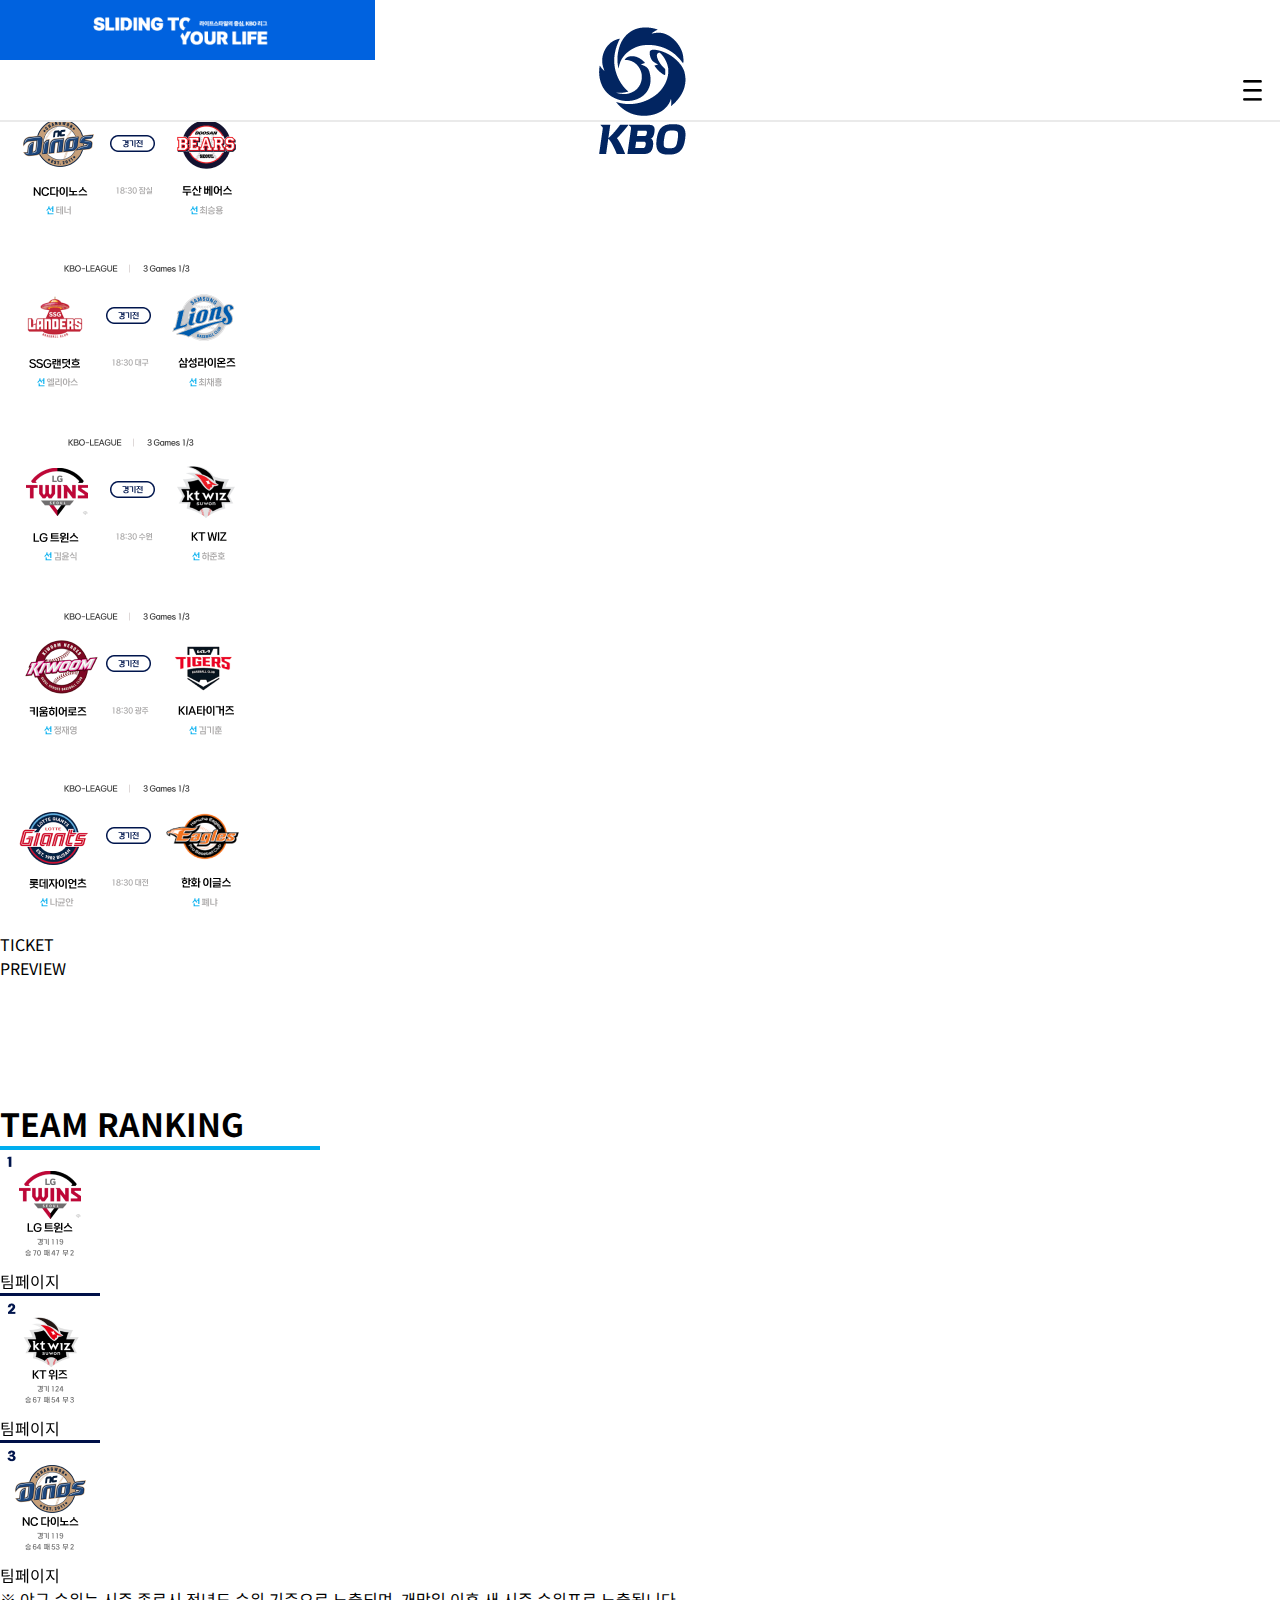
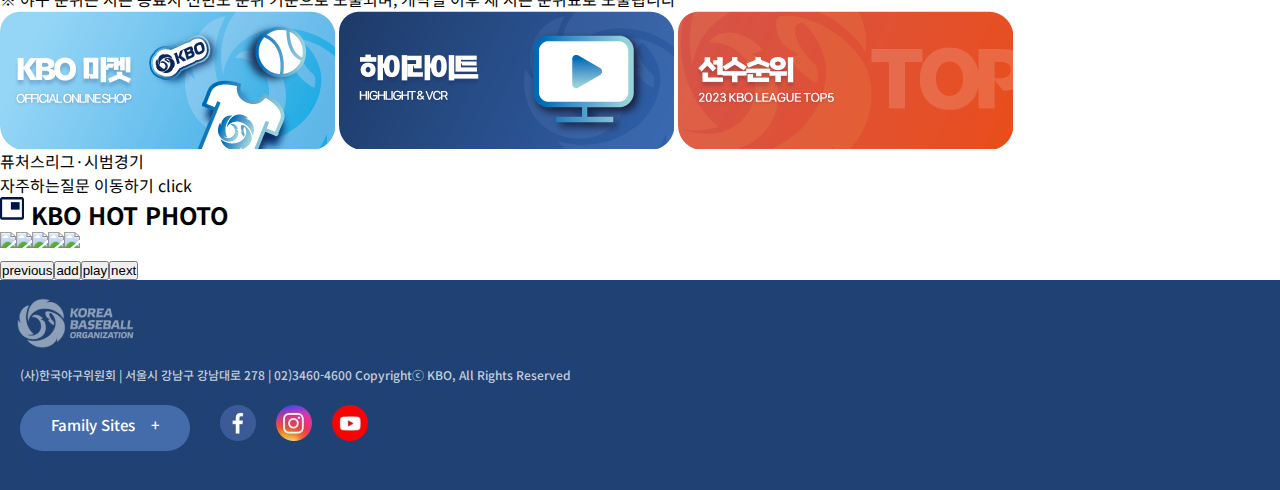
==== commit 99cd1d5c: "index 슬라이더 변경" ====
--- a/index.html
+++ b/index.html
@@ -5,6 +5,7 @@
   <meta charset="UTF-8">
   <meta name="viewport" content="width=device-width, initial-scale=1.0">
   <title>KBO</title>
+  <link rel="stylesheet" href="css/swiper.min.css">
   <link rel="stylesheet" href="//cdn.jsdelivr.net/npm/xeicon@2.3.3/xeicon.min.css">
   <link rel="stylesheet" href="css/carousel.css">
   <link rel="stylesheet" href="css/index.css">
@@ -113,62 +114,68 @@
     </div>
     <div class="teamlink">
       <h1>TEAM RANKING</h1>
-      <div class="slide_top_btn">
-        <ul>
-          <li class="topbtn active">01</li>
-          <li class="topbtn">02</li>
-          <li class="topbtn">03</li>
-          <li class="topbtn">04</li>
-          <li class="topbtn">05</li>
-          <li class="topbtn">06</li>
-          <li class="topbtn">07</li>
-          <li class="topbtn">08</li>
-          <li class="topbtn">09</li>
-          <li class="topbtn">10</li>
-        </ul>
-      </div>
-      <div class="tramimag">
-        <div class="team">
-          <ul>
-            <li><img src="image/team1.png" alt="teamrank"><a
-                href="https://www.lgtwins.com/service/html.ncd?view=/pc_twins/twins_main/twins_main" target="_blank">
-                <p>팀페이지</p>
-              </a></li>
-            <li><img src="image/team2.png" alt="teamrank"><a href="https://www.ktwiz.co.kr/sports/site/baseball/main.do"
-                target="_blank">
-                <p>팀페이지</p>
-              </a></li>
-            <li><img src="image/team3.png" alt="teamrank"><a href="https://www.ncdinos.com/" target="_blank">
-                <p>팀페이지</p>
-              </a></li>
-            <li><img src="image/team4.png" alt="teamrank"><a href="https://www.doosanbears.com/" target="_blank">
-                <p>팀페이지</p>
-              </a></li>
-            <li><img src="image/team5.png" alt="teamrank"><a href="https://www.ssglanders.com/main" target="_blank">
-                <p>팀페이지</p>
-              </a></li>
-            <li><img src="image/team6.png" alt="teamrank"><a href="#none" target="_blank">
-                <p>팀페이지</p>
-              </a></li>
-            <li><img src="image/team7.png" alt="teamrank"><a href="https://tigers.co.kr/" target="_blank">
-                <p>팀페이지</p>
-              </a></li>
-            <li><img src="image/team8.png" alt="teamrank"><a href="https://www.hanwhaeagles.co.kr/index.do"
-                target="_blank">
-                <p>팀페이지</p>
-              </a></li>
-            <li><img src="image/team9.png" alt="teamrank"><a href="http://www.samsunglions.com/" target="_blank">
-                <p>팀페이지</p>
-              </a></li>
-            <li><img src="image/team10.png" alt="teamrank"><a href="http://www.heroesbaseball.co.kr/index.do"
-                target="_blank">
-                <p>팀페이지</p>
-              </a></li>
-          </ul>
+      <div class="swiper-container">
+        <div class="swiper-wrapper">
+          <div class="swiper-slide">
+            <ul>
+              <li><img src="image/team1.png" alt="teamrank"><a
+                  href="https://www.lgtwins.com/service/html.ncd?view=/pc_twins/twins_main/twins_main" target="_blank">
+                  <p>팀페이지</p>
+                </a></li>
+              <li><img src="image/team2.png" alt="teamrank"><a
+                  href="https://www.ktwiz.co.kr/sports/site/baseball/main.do" target="_blank">
+                  <p>팀페이지</p>
+                </a></li>
+              <li><img src="image/team3.png" alt="teamrank"><a href="https://www.ncdinos.com/" target="_blank">
+                  <p>팀페이지</p>
+                </a></li>
+            </ul>
+          </div>
+          <div class="swiper-slide">
+            <ul>
+              <li><img src="image/team4.png" alt="teamrank"><a href="https://www.doosanbears.com/" target="_blank">
+                  <p>팀페이지</p>
+                </a></li>
+              <li><img src="image/team5.png" alt="teamrank"><a href="https://www.ssglanders.com/main" target="_blank">
+                  <p>팀페이지</p>
+                </a></li>
+              <li><img src="image/team6.png" alt="teamrank"><a href="#none" target="_blank">
+                  <p>팀페이지</p>
+                </a></li>
+            </ul>
+          </div>
+          <div class="swiper-slide">
+            <ul>
+              <li><img src="image/team7.png" alt="teamrank"><a href="https://tigers.co.kr/" target="_blank">
+                  <p>팀페이지</p>
+                </a></li>
+              <li><img src="image/team8.png" alt="teamrank"><a href="https://www.hanwhaeagles.co.kr/index.do"
+                  target="_blank">
+                  <p>팀페이지</p>
+                </a></li>
+              <li><img src="image/team9.png" alt="teamrank"><a href="http://www.samsunglions.com/" target="_blank">
+                  <p>팀페이지</p>
+                </a></li>
+            </ul>
+          </div>
+          <div class="swiper-slide">
+            <ul>
+              <li><img src="image/team10.png" alt="teamrank"><a href="http://www.heroesbaseball.co.kr/index.do"
+                  target="_blank">
+                  <p>팀페이지</p>
+                </a></li>
+            </ul>
+          </div>
         </div>
+        <!-- Add Pagination -->
+        <div class="swiper-pagination"></div>
+        <!-- Add Arrows -->
       </div>
       <span>※ 야구 순위는 시즌 종료시 전년도 순위 기준으로 노출되며, 개막일 이후 새 시즌 순위표로 노출됩니다</span>
     </div>
+    
+
+
     <div class="b_btn">
       <a href="market.html"><img src="image/Group88.png" alt=""></a>
       <a href="news.html"><img src="image/Group89.png" alt=""></a>
@@ -204,6 +211,15 @@
       </div>
     </address>
   </footer>
+  <script src="js/swiper.min.js"></script>
+  <script>
+    var swiper = new Swiper('.swiper-container', {
+      nextButton: '.swiper-button-next',
+      prevButton: '.swiper-button-prev',
+      pagination: '.swiper-pagination',
+      paginationType: 'progress'
+    });
+  </script>
   <script src="js/carousel.js"></script>
   <script src="js/jquery-3.7.0.min.js"></script>
   <script src="js/jquery-ui-1.10.4.custom.min.js"></script>
--- a/css/index.css
+++ b/css/index.css
@@ -35,6 +35,7 @@
   }
 
   .nav_sub li:nth-child(2) img {
+    margin-right: 30px;
     width: 30px;
   }
 
@@ -170,98 +171,6 @@
 
   .slide_btn ul li.active {
     background: #0062DF;
-  }
-
-  /* 랭크 슬라이더 바 */
-  .slide_top_btn {
-    display: flex;
-    justify-content: center;
-    align-items: center;
-  }
-
-  .slide_top_btn ul {
-    display: flex;
-  }
-
-  .slide_top_btn ul li {
-    width: 30px;
-    height: 5px;
-    background: #ffffff;
-    color: transparent;
-    cursor: pointer;
-  }
-
-  .slide_top_btn ul li.active {
-    background: #00AEEF;
-  }
-
-  .topbtn {
-    width: 20px;
-    background: #00AEEF;
-    height: 5px;
-    cursor: pointer;
-  }
-
-  .teamlink {
-    font-family: 'KBO-Dia-Gothic_bold';
-    width: 100%;
-    height: 280px;
-    background-color: #E7EBF4;
-  }
-
-  .teamlink span {
-    font-size: 9px;
-    font-size: 0.563em;
-    letter-spacing: -1px;
-    color: #A7A7A7;
-    display: flex;
-    justify-content: center;
-    align-items: center;
-  }
-
-  .teamlink h1 {
-    color: #00144C;
-    padding: 20px;
-    font-size: 16px;
-    font-size: 1em;
-    text-align: center;
-  }
-
-  .tramimag {
-    width: 100%;
-  }
-
-  .team {
-    width: 87%;
-    height: 180px;
-    margin: 0 auto;
-    position: relative;
-    overflow: hidden;
-  }
-
-  .team ul {
-    display: flex;
-    position: absolute;
-  }
-
-  .team ul li {
-    margin: 10px;
-    transition: 0.5s;
-  }
-
-  .team img {
-    width: 100px;
-  }
-
-  .team p {
-    bottom: -5px;
-    padding: 8px 0;
-    font-size: 10px;
-    font-size: 0.625em;
-    width: 100px;
-    background-color: #F6F6F6;
-    text-align: center;
-    color: #ADABAB;
   }
 
   .b_btn {
@@ -324,18 +233,62 @@
     font-weight: bold;
     margin: 20px;
   }
-
-  .swiper-container {
-    width: 100%;
-    padding-top: 50px;
-    padding-bottom: 50px;
-  }
-
-  .swiper-slide {
-    background-position: center;
-    background-size: cover;
-    width: 300px;
-    height: 300px;
-
+/* -------------------- */
+
+.teamlink {
+  font-family: 'KBO-Dia-Gothic_bold';
+  width: 100%;
+  height: 280px;
+  background-color: #E7EBF4;
+}
+
+.teamlink span {
+  font-size: 9px;
+  font-size: 0.563em;
+  letter-spacing: -1px;
+  color: #A7A7A7;
+  display: flex;
+  justify-content: center;
+  align-items: center;
+}
+
+.teamlink span:nth-of-type(2){
+  margin-bottom: 10px;
+}
+
+.teamlink h1 {
+  color: #00144C;
+  padding: 20px;
+  font-size: 16px;
+  font-size: 1em;
+  text-align: center;
+}
+  .swiper-container{
+    width: 350px;
+    height: 200px;
+    margin: 0 auto;
+  }
+  .swiper-wrapper{
+    margin: 0 auto;
+  }
+  .swiper-wrapper p {
+    bottom: -5px;
+    padding: 8px 0;
+    font-size: 10px;
+    font-size: 0.625em;
+    width: 100px;
+    background-color: #F6F6F6;
+    text-align: center;
+    color: #ADABAB;
+  }
+
+  .swiper-slide ul{
+    display: inline-block;
+    overflow: hidden;
+    padding: 5px;
+  }
+  .swiper-slide>ul>li{
+    display: inline-block;
+    margin: 5px;
   }
 }